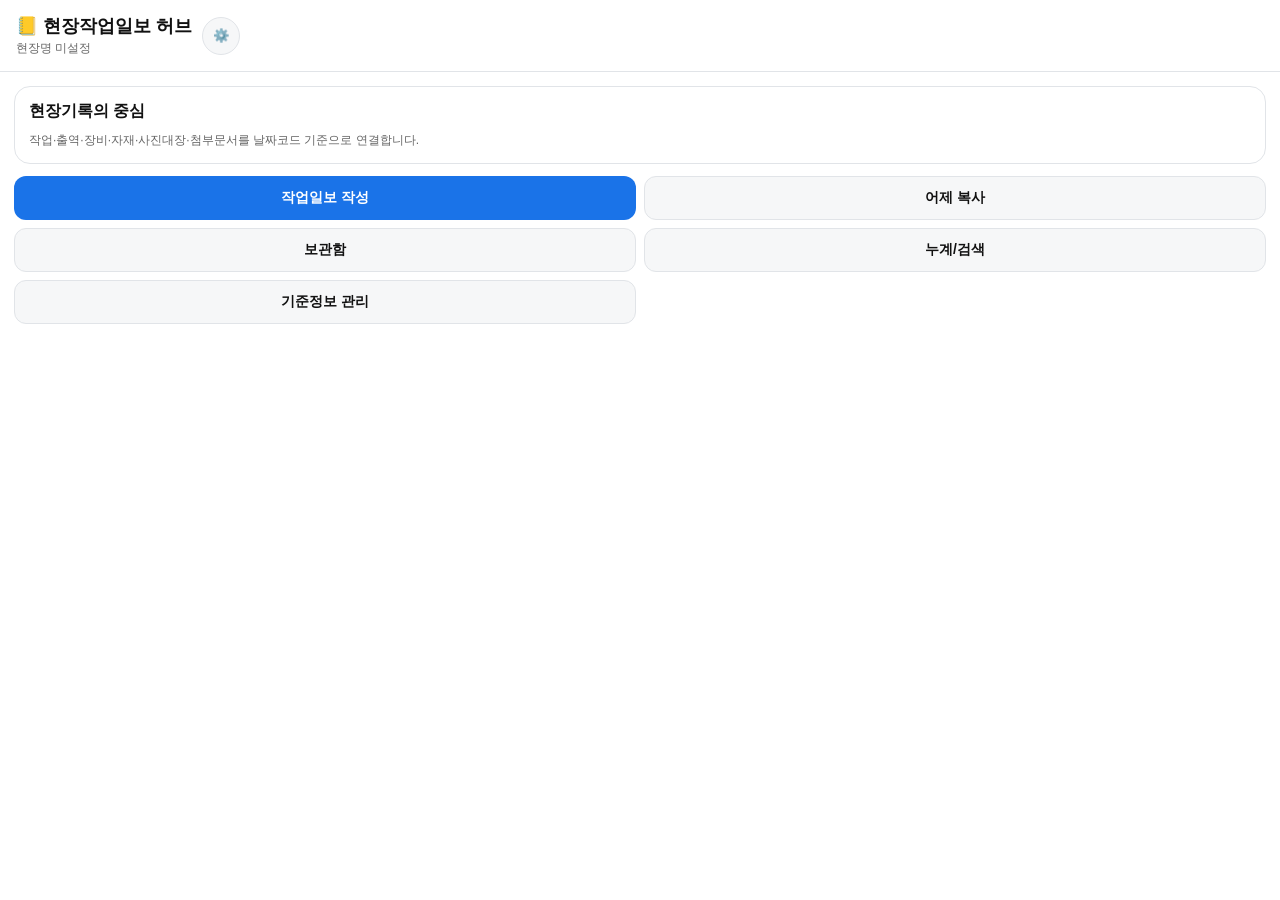
==== index.html @ b5ed3a15 "Add files via upload" ====
<!DOCTYPE html>
<html lang="ko">
<head>
<meta charset="UTF-8"><meta name="viewport" content="width=device-width,initial-scale=1">
<title>현장작업일보 허브</title>
<style>
:root{--b:#e1e4e8;--bg:#fff;--bg2:#f6f7f8;--fg:#111;--fg2:#666;--blue:#1a73e8;--red:#c5221f}
*{box-sizing:border-box}body{margin:0;background:var(--bg);color:var(--fg);font-family:-apple-system,'Noto Sans KR',sans-serif}
.screen{display:none;min-height:100vh}.on{display:block}.hdr{position:sticky;top:0;background:#fff;border-bottom:1px solid var(--b);padding:14px 16px;display:flex;gap:10px;align-items:center;z-index:2}.ttl{font-weight:900;font-size:18px}.sub{font-size:12px;color:var(--fg2);margin-top:2px}.body{padding:14px}.card{border:1px solid var(--b);border-radius:16px;padding:14px;margin-bottom:12px;background:#fff}.ct{font-weight:900;margin-bottom:10px}.btn{border:0;border-radius:12px;padding:12px 13px;font-weight:900;font-size:14px;background:var(--blue);color:#fff}.btn2{background:var(--bg2);color:var(--fg);border:1px solid var(--b)}.btnr{background:#fdecea;color:var(--red);border:1px solid var(--red)}.grid{display:grid;grid-template-columns:1fr 1fr;gap:8px}.field{margin-bottom:10px}.lab{font-size:12px;font-weight:900;color:var(--fg2);display:block;margin-bottom:4px}.inp,textarea,select{width:100%;border:1px solid var(--b);border-radius:10px;padding:11px;font-size:14px}textarea{min-height:70px}.item{background:var(--bg2);border:1px solid var(--b);border-radius:14px;padding:10px;margin-bottom:9px}.ih{display:flex;justify-content:space-between;align-items:center;margin-bottom:8px;font-weight:900;font-size:13px}.mini{border:1px solid var(--b);border-radius:8px;background:#fff;padding:6px 8px;font-weight:900}.bottom{position:sticky;bottom:0;background:#fff;border-top:1px solid var(--b);padding:10px 14px;display:flex;gap:8px}.toast{position:fixed;bottom:70px;left:50%;transform:translateX(-50%);background:#111;color:#fff;border-radius:22px;padding:10px 16px;opacity:0;transition:.2s}.show{opacity:1}.badge{display:inline-block;background:#e8f0fe;color:#1a73e8;border-radius:999px;padding:5px 8px;margin:2px;font-size:12px;font-weight:900}.link{background:var(--bg2);border-radius:12px;padding:9px;margin-bottom:7px;font-size:13px}.topbtn{width:38px;height:38px;border-radius:50%;border:1px solid var(--b);background:var(--bg2)}

.photo-pdf-card{border:1px solid var(--b);background:#fff;border-radius:14px;padding:12px;margin-bottom:9px;display:flex;gap:10px;align-items:center}
.photo-pdf-icon{width:42px;height:42px;border-radius:12px;background:#e8f0fe;color:#1a73e8;display:flex;align-items:center;justify-content:center;font-size:22px;flex-shrink:0}
.photo-pdf-info{flex:1;min-width:0}
.photo-pdf-title{font-size:14px;font-weight:900;margin-bottom:3px}
.photo-pdf-meta{font-size:11px;color:var(--fg2);white-space:nowrap;overflow:hidden;text-overflow:ellipsis}
.photo-pdf-actions{display:flex;gap:6px;margin-top:7px}
.photo-pdf-actions .mini{font-size:12px}

</style>
</head>
<body>
<div id="s-home" class="screen on"><div class="hdr"><div><div class="ttl">📒 현장작업일보 허브</div><div class="sub" id="homeSite">현장명 미설정</div></div><button class="topbtn" onclick="go('set')">⚙️</button></div><div class="body">
<div class="card"><div class="ct">현장기록의 중심</div><div class="sub">작업·출역·장비·자재·사진대장·첨부문서를 날짜코드 기준으로 연결합니다.</div></div>
<div class="grid">
<button class="btn" onclick="newDaily()">작업일보 작성</button>
<button class="btn btn2" onclick="copyYesterday()">어제 복사</button>
<button class="btn btn2" onclick="go('arc')">보관함</button>
<button class="btn btn2" onclick="go('sum')">누계/검색</button>
<button class="btn btn2" onclick="go('master')">기준정보 관리</button>
</div>

</div></div>

<div id="s-form" class="screen"><div class="hdr"><button class="topbtn" onclick="go('home')">←</button><div><div class="ttl">작업일보 작성</div><div class="sub">사진은 사진관리앱 자료를 연결합니다</div></div></div><div class="body">
<div class="card"><div class="ct">기본정보</div><div class="grid"><div class="field"><label class="lab">작업일</label><input id="workDate" type="date" class="inp" onchange="updateCodePreview();checkPhotoPdf()"></div><div class="field"><label class="lab">날씨</label><select id="weather" class="inp"><option>맑음</option><option>흐림</option><option>비</option><option>눈</option><option>강풍</option></select></div></div><div class="grid"><div class="field"><label class="lab">작성자</label><input id="writer" class="inp"></div><div class="field"><label class="lab">기온</label><input id="temp" class="inp"></div></div><div class="field"><label class="lab">특이사항</label><textarea id="note"></textarea></div><div class="field"><label class="lab">명일 작업계획</label><textarea id="tomorrow"></textarea></div>
<div class="field">
  <label class="lab">기록 코드</label>
  <div class="link">
    <b id="codeDaily">DR-YYYYMMDD-자동</b>
    <div class="sub">모든 작업·자재·장비·첨부·사진대장은 이 코드와 날짜코드로 연결됩니다.</div>
  </div>
</div></div>
<div class="card"><div class="ct">작업 상세 <button class="mini" onclick="addWork()">+ 추가</button></div><div id="works"></div></div>
<div class="card"><div class="ct">출역 현황 <button class="mini" onclick="addWorker()">+ 추가</button></div><div id="workers"></div></div>
<div class="card"><div class="ct">장비 사용 <button class="mini" onclick="addEquip()">+ 추가</button></div><div id="equips"></div></div>
<div class="card"><div class="ct">자재 반입/사용 <button class="mini" onclick="addMat()">+ 추가</button></div><div id="mats"></div></div>
<div class="card"><div class="ct">사진대장 <button class="mini" onclick="checkPhotoPdf()">조회</button></div><div id="photoLinks" class="sub">조회 전입니다.</div></div>
<div class="card"><div class="ct">첨부문서 <button class="mini" onclick="openAttach()">+ 첨부</button></div><div id="atts"></div></div>
</div><div class="bottom"><button class="btn btn2" onclick="saveLocal()">임시저장</button><button class="btn" onclick="saveServer()">저장/PDF</button></div></div>


<div id="s-master" class="screen">
  <div class="hdr"><button class="topbtn" onclick="go('home')">←</button><div><div class="ttl">기준정보 관리</div><div class="sub">공종·자재·장비·업체·위치 자동완성 관리</div></div></div>
  <div class="body">
    <div class="card">
      <div class="ct">기준정보 추가</div>
      <div class="field"><label class="lab">구분</label>
        <select id="masterType" class="inp">
          <option value="trade">공종</option>
          <option value="material">자재</option>
          <option value="equipment">장비</option>
          <option value="company">업체</option>
          <option value="location">위치</option>
          <option value="unit">단위</option>
        </select>
      </div>
      <div class="field"><label class="lab">명칭</label><input id="masterName" class="inp" placeholder="예) 철근공사"></div>
      <button class="btn" style="width:100%" onclick="addMaster()">추가</button>
    </div>
    <div class="card">
      <div class="ct">등록 목록</div>
      <div id="masterList"></div>
    </div>
  </div>
</div>

<div id="s-set" class="screen"><div class="hdr"><button class="topbtn" onclick="go('home')">←</button><div class="ttl">설정</div></div><div class="body"><div class="card">
<div class="field"><label class="lab">작업일보 Apps Script URL</label><input id="dailyUrl" class="inp"></div>
<div class="field"><label class="lab">사진관리 Apps Script URL</label><input id="photoUrl" class="inp" placeholder="사진관리 PDF 조회용 URL"></div>
<div class="field"><label class="lab">현장명</label><input id="site" class="inp"></div>
<div class="field"><label class="lab">회사명</label><input id="company" class="inp"></div>
<div class="field"><label class="lab">작성자</label><input id="setWriter" class="inp"></div>
<button class="btn" style="width:100%" onclick="saveSet()">저장</button></div></div></div>

<div id="s-arc" class="screen"><div class="hdr"><button class="topbtn" onclick="go('home')">←</button><div class="ttl">보관함</div></div><div class="body" id="arcList"></div></div>
<div id="s-sum" class="screen"><div class="hdr"><button class="topbtn" onclick="go('home')">←</button><div class="ttl">누계/검색</div></div><div class="body" id="sumList"></div></div>

<div id="attSheet" style="display:none;position:fixed;inset:auto 0 0 0;background:#fff;border-radius:20px 20px 0 0;border-top:1px solid var(--b);padding:18px;z-index:5">
<div class="ct">제출서류 첨부</div><div class="field"><label class="lab">구분</label><select id="attType" class="inp"><option>검측</option><option>검수</option><option>자재</option><option>품질</option><option>안전</option><option>공무</option><option>기타</option></select></div><div class="field"><label class="lab">문서명</label><input id="attTitle" class="inp"></div><div class="field"><label class="lab">관련 공종</label><input id="attTrade" class="inp"></div><div class="grid"><button class="btn btn2" onclick="pickAtt('cam')">촬영</button><button class="btn btn2" onclick="pickAtt('file')">파일</button></div><button class="btn" style="width:100%;margin-top:8px" onclick="addAtt()">첨부 추가</button><button class="btn btn2" style="width:100%;margin-top:8px" onclick="closeAttach()">닫기</button></div>
<input id="attCam" type="file" accept="image/*" capture="environment" style="position:absolute;left:-9999px" onchange="attSelected(event)">
<input id="attFile" type="file" accept="image/*,.pdf,application/pdf" style="position:absolute;left:-9999px" onchange="attSelected(event)">

<datalist id="dl-trade"></datalist>
<datalist id="dl-material"></datalist>
<datalist id="dl-equipment"></datalist>
<datalist id="dl-company"></datalist>
<datalist id="dl-location"></datalist>
<datalist id="dl-unit"></datalist>

<div class="toast" id="toast"></div>

<script>
const LS='daily_hub_v1';let editId=null,W=[],P=[],E=[],M=[],A=[],L=[],pending=null;

const MASTER_LS='daily_master_v2';
const DEFAULT_MASTER={
 trade:['철근공사','철근콘크리트공사','거푸집공사','콘크리트공사','철골공사','방수공사','조적공사','미장공사','타일공사','도장공사','전기공사','설비공사','토공사','가설공사'],
 material:['철근 D10','철근 D13','철근 D16','레미콘 25-24-150','레미콘 25-21-120','거푸집 합판','각재','단열재','방수재','시멘트','모래','자갈'],
 equipment:['크레인','카고크레인','굴삭기 03','굴삭기 06','지게차','펌프카','레미콘차','덤프트럭','고소작업대','스카이'],
 company:['직영','철근업체','형틀업체','콘크리트업체','설비업체','전기업체','방수업체','미장업체'],
 location:['지하1층','1층','2층','3층','옥상','외부','101동','102동','A구간','B구간'],
 unit:['명','공','대','일','ton','kg','m3','m2','m','EA','식']
};
function getMaster(){
  const saved=JSON.parse(localStorage.getItem(MASTER_LS)||'{}');
  const m=JSON.parse(JSON.stringify(DEFAULT_MASTER));
  Object.keys(saved).forEach(k=>{
    m[k]=Array.from(new Set([...(m[k]||[]),...(saved[k]||[])]));
  });
  return m;
}
function setMaster(m){localStorage.setItem(MASTER_LS,JSON.stringify(m));renderDatalists();}
function renderDatalists(){
  const m=getMaster();
  const pairs={trade:'dl-trade',material:'dl-material',equipment:'dl-equipment',company:'dl-company',location:'dl-location',unit:'dl-unit'};
  Object.keys(pairs).forEach(k=>{
    const el=document.getElementById(pairs[k]);
    if(el) el.innerHTML=(m[k]||[]).map(v=>`<option value="${esc(v)}"></option>`).join('');
  });
}
function addMaster(){
  const type=document.getElementById('masterType').value;
  const name=document.getElementById('masterName').value.trim();
  if(!name){toast('명칭을 입력하세요');return}
  const m=getMaster();
  if(!m[type])m[type]=[];
  if(!m[type].includes(name))m[type].push(name);
  setMaster(m);
  document.getElementById('masterName').value='';
  renderMaster();
  toast('기준정보 추가');
}
function deleteMaster(type,name){
  const m=getMaster();
  m[type]=(m[type]||[]).filter(x=>x!==name);
  setMaster(m);
  renderMaster();
}
function renderMaster(){
  renderDatalists();
  const m=getMaster();
  const names={trade:'공종',material:'자재',equipment:'장비',company:'업체',location:'위치',unit:'단위'};
  const el=document.getElementById('masterList');
  if(!el)return;
  el.innerHTML=Object.keys(names).map(k=>`
    <div class="link"><b>${names[k]}</b>
      <div style="margin-top:6px">
        ${(m[k]||[]).map(v=>`<span class="badge">${esc(v)} <button onclick="deleteMaster('${k}','${esc(v)}')" style="border:0;background:transparent;color:#c5221f;font-weight:900">×</button></span>`).join('')}
      </div>
    </div>
  `).join('');
}

const $=id=>document.getElementById(id);const esc=s=>String(s??'').replace(/[&<>"']/g,m=>({'&':'&amp;','<':'&lt;','>':'&gt;','"':'&quot;',"'":'&#39;'}[m]));

function dateCodeFrom(v){return String(v||today()).replace(/-/g,'')}
function makeDailyId(date){
  const dc=dateCodeFrom(date);
  const same=reps().filter(x=>String(x.date_code||dateCodeFrom(x.workDate))===dc);
  const n=String(same.length+1).padStart(3,'0');
  return `DR-${dc}-${n}`;
}
function updateCodePreview(){
  const d=document.getElementById('workDate')?.value||today();
  const code=editId||`DR-${dateCodeFrom(d)}-자동`;
  const el=document.getElementById('codeDaily');
  if(el)el.textContent=code;
}

function today(){const d=new Date();return d.getFullYear()+'-'+String(d.getMonth()+1).padStart(2,'0')+'-'+String(d.getDate()).padStart(2,'0')}
function cfg(){return{dailyUrl:localStorage.dailyUrl||'',photoUrl:localStorage.photoUrl||'',site:localStorage.site||'',company:localStorage.company||'',writer:localStorage.writer||''}}
function reps(){return JSON.parse(localStorage.getItem(LS)||'[]')}function setReps(v){localStorage.setItem(LS,JSON.stringify(v))}
function go(s){document.querySelectorAll('.screen').forEach(x=>x.classList.remove('on'));$('s-'+s).classList.add('on');if(s==='home')home();if(s==='set')loadSet();if(s==='arc')arc();if(s==='sum')summary();if(s==='master')renderMaster()}
function toast(m){const t=$('toast');t.textContent=m;t.classList.add('show');setTimeout(()=>t.classList.remove('show'),2200)}
function home(){const c=cfg();$('homeSite').textContent=c.site||'현장명 미설정'}
function loadSet(){const c=cfg();dailyUrl.value=c.dailyUrl;photoUrl.value=c.photoUrl;site.value=c.site;company.value=c.company;setWriter.value=c.writer}
function saveSet(){localStorage.dailyUrl=dailyUrl.value.trim();localStorage.photoUrl=photoUrl.value.trim();localStorage.site=site.value.trim();localStorage.company=company.value.trim();localStorage.writer=setWriter.value.trim();toast('설정 저장');go('home')}
function newDaily(){editId=null;W=[];P=[];E=[];M=[];A=[];L=[];workDate.value=today();weather.value='맑음';writer.value=cfg().writer;temp.value='';note.value='';tomorrow.value='';addWork();addWorker();addEquip();addMat();renderAll();go('form');updateCodePreview();updateCodePreview();checkPhotoPdf()}
function collect(){const dc=dateCodeFrom(workDate.value);const id=editId||makeDailyId(workDate.value);return{daily_id:id,date_code:dc,hub_key:'DAY-'+dc,site:cfg().site,company:cfg().company,workDate:workDate.value,weather:weather.value,writer:writer.value,temp:temp.value,note:note.value,tomorrow:tomorrow.value,works:W,workers:P,equips:E,materials:M,attachments:A,photoLinks:L,status:'active',updated_at:new Date().toISOString()}}
function saveLocal(){const r=collect();editId=r.daily_id;updateCodePreview();const a=reps().filter(x=>x.daily_id!==r.daily_id);a.unshift(r);setReps(a);toast('임시저장')}
async function saveServer(){if(!cfg().dailyUrl){toast('작업일보 URL 필요');go('set');return}saveLocal();const r=collect();toast('저장/PDF 요청 중');try{await fetch(cfg().dailyUrl,{method:'POST',mode:'no-cors',headers:{'Content-Type':'text/plain'},body:JSON.stringify({type:'save_daily_hub_v1',...r})});toast('저장 요청 완료')}catch(e){toast('저장 실패')}}
function copyYesterday(){const a=reps().filter(x=>x.workDate<today()).sort((a,b)=>b.workDate.localeCompare(a.workDate));if(!a.length){toast('복사할 일보 없음');return}newDaily();const s=a[0];W=JSON.parse(JSON.stringify(s.works||[]));P=JSON.parse(JSON.stringify(s.workers||[]));E=JSON.parse(JSON.stringify(s.equips||[]));M=JSON.parse(JSON.stringify(s.materials||[])).map(x=>({...x,in_qty:'',use_qty:''}));renderAll();toast('복사 완료')}
function renderAll(){rw();rp();re();rm();ra();rl()}
function addWork(){W.push({work_id:'WK-'+dateCodeFrom(workDate.value||today())+'-'+String(W.length+1).padStart(3,'0'),trade:'',location:'',content:'',progress:''});rw()}function rw(){works.innerHTML=W.map((x,i)=>`<div class=item><div class=ih>${x.work_id||('WK-'+dateCodeFrom(workDate.value)+'-'+String(i+1).padStart(3,'0'))}<button class="mini btnr" onclick="W.splice(${i},1);rw()">삭제</button></div><div class=grid><input class=inp list="dl-trade" placeholder=공종 value="${esc(x.trade)}" onchange="W[${i}].trade=this.value"><input class=inp list="dl-location" placeholder=위치 value="${esc(x.location)}" onchange="W[${i}].location=this.value"></div><input class=inp style="margin-top:8px" placeholder=작업내용 value="${esc(x.content)}" onchange="W[${i}].content=this.value"><input class=inp style="margin-top:8px" type=number placeholder=진행률 value="${esc(x.progress)}" onchange="W[${i}].progress=this.value"></div>`).join('')}
function addWorker(){P.push({worker_id:'WR-'+dateCodeFrom(workDate.value||today())+'-'+String(P.length+1).padStart(3,'0'),trade:'',company:'',count:''});rp()}function rp(){workers.innerHTML=P.map((x,i)=>`<div class=item><div class=ih>${x.worker_id||('WR-'+dateCodeFrom(workDate.value)+'-'+String(i+1).padStart(3,'0'))}<button class="mini btnr" onclick="P.splice(${i},1);rp()">삭제</button></div><div class=grid><input class=inp list="dl-trade" placeholder=공종 value="${esc(x.trade)}" onchange="P[${i}].trade=this.value"><input class=inp list="dl-company" placeholder=업체 value="${esc(x.company)}" onchange="P[${i}].company=this.value"></div><input class=inp style="margin-top:8px" type=number placeholder=인원 value="${esc(x.count)}" onchange="P[${i}].count=this.value"></div>`).join('')}
function addEquip(){E.push({equip_id:'EQ-'+dateCodeFrom(workDate.value||today())+'-'+String(E.length+1).padStart(3,'0'),name:'',qty:'',desc:''});re()}function re(){equips.innerHTML=E.map((x,i)=>`<div class=item><div class=ih>${x.equip_id||('EQ-'+dateCodeFrom(workDate.value)+'-'+String(i+1).padStart(3,'0'))}<button class="mini btnr" onclick="E.splice(${i},1);re()">삭제</button></div><div class=grid><input class=inp list="dl-equipment" placeholder=장비명 value="${esc(x.name)}" onchange="E[${i}].name=this.value"><input class=inp type=number placeholder=수량 value="${esc(x.qty)}" onchange="E[${i}].qty=this.value"></div><input class=inp style="margin-top:8px" placeholder=사용내용 value="${esc(x.desc)}" onchange="E[${i}].desc=this.value"></div>`).join('')}
function addMat(){M.push({material_id:'MT-'+dateCodeFrom(workDate.value||today())+'-'+String(M.length+1).padStart(3,'0'),trade:'',name:'',spec:'',in_qty:'',use_qty:'',unit:''});rm()}function rm(){mats.innerHTML=M.map((x,i)=>`<div class=item><div class=ih>${x.material_id||('MT-'+dateCodeFrom(workDate.value)+'-'+String(i+1).padStart(3,'0'))}<button class="mini btnr" onclick="M.splice(${i},1);rm()">삭제</button></div><div class=grid><input class=inp list="dl-trade" placeholder=공종 value="${esc(x.trade)}" onchange="M[${i}].trade=this.value"><input class=inp list="dl-material" placeholder=자재명 value="${esc(x.name)}" onchange="M[${i}].name=this.value"></div><div class=grid style="margin-top:8px"><input class=inp placeholder=규격 value="${esc(x.spec)}" onchange="M[${i}].spec=this.value"><input class=inp list="dl-unit" placeholder=단위 value="${esc(x.unit)}" onchange="M[${i}].unit=this.value"></div><div class=grid style="margin-top:8px"><input class=inp type=number placeholder=반입 value="${esc(x.in_qty)}" onchange="M[${i}].in_qty=this.value"><input class=inp type=number placeholder=사용 value="${esc(x.use_qty)}" onchange="M[${i}].use_qty=this.value"></div></div>`).join('')}
async function checkPhotoPdf(){L=[];if(!cfg().photoUrl){rl();toast('사진관리 URL 없음');return}try{const r=await fetch(cfg().photoUrl+'?action=list_pdf&date='+encodeURIComponent(workDate.value||today()));const d=await r.json();L=d.items||[];rl();toast('사진대장 '+L.length+'건 조회')}catch(e){rl();toast('사진대장 조회 실패')}}
function rl(){
  if(!L.length){
    photoLinks.innerHTML='<div class=sub>불러온 사진대장이 없습니다.</div>';
    return;
  }
  photoLinks.innerHTML=L.map((x,idx)=>{
    const title=(x.category_name||'사진대장')+' 사진대장';
    const date=x.photo_date||workDate.value||today();
    const source=x.source||'PDF';
    const count=x.photo_count?(' · 사진 '+x.photo_count+'장'):'';
    return `<div class="photo-pdf-card">
      <div class="photo-pdf-icon">📄</div>
      <div class="photo-pdf-info">
        <div class="photo-pdf-title">${esc(title)}</div>
        <div class="photo-pdf-meta">${esc(date)} · ${esc(source)}${esc(count)}</div>
        <div class="photo-pdf-actions">
          <button class="mini" onclick="openPhotoPdf(${idx})">PDF 열기</button>
          <span class="badge">일보 포함</span>
        </div>
      </div>
    </div>`;
  }).join('');
}
function openPhotoPdf(idx){
  const item=L[idx];
  if(!item||!item.pdf_url){toast('PDF 링크가 없습니다');return}
  window.open(item.pdf_url,'_blank','noopener');
}

function openPhotoPdf(idx){
  const item=L[idx];
  if(!item||!item.pdf_url){toast('PDF 링크가 없습니다');return}
  window.open(item.pdf_url,'_blank','noopener');
}

function openAttach(){pending=null;attTitle.value='';attTrade.value='';attSheet.style.display='block'}function closeAttach(){attSheet.style.display='none'}function pickAtt(t){$(t==='cam'?'attCam':'attFile').click()}
function readFile(f){return new Promise((res,rej)=>{const r=new FileReader();r.onload=()=>res(r.result);r.onerror=rej;r.readAsDataURL(f)})}async function attSelected(e){const f=e.target.files[0];if(!f)return;pending={name:f.name,type:f.type,data:await readFile(f)};toast('파일 선택됨');e.target.value=''}
function addAtt(){if(!pending){toast('파일 선택 필요');return}A.push({attach_id:'AT-'+dateCodeFrom(workDate.value)+'-'+String(A.length+1).padStart(3,'0'),date_code:dateCodeFrom(workDate.value),doc_type:attType.value,title:attTitle.value,trade:attTrade.value,file_name:pending.name,file_type:pending.type,file_data:pending.data,status:'active'});closeAttach();ra()}function ra(){atts.innerHTML=A.length?A.map((x,i)=>`<div class=link><b>${esc(x.doc_type)} · ${esc(x.title||x.file_name)}</b><div class=sub>${esc(x.trade)} · ${esc(x.file_name)}</div><button class="mini btnr" onclick="A.splice(${i},1);ra()">삭제</button></div>`).join(''):'<div class=sub>첨부된 서류가 없습니다.</div>'}
function arc(){const a=reps().filter(x=>x.status!=='deleted');arcList.innerHTML=a.length?a.map(r=>`<div class=card><div class=ct>${esc(r.workDate)} 작업일보</div><div class=sub>작업 ${r.works?.length||0}건 · 첨부 ${r.attachments?.length||0}건</div><button class="btn btn2" onclick="openRep('${r.daily_id}')">수정</button></div>`).join(''):'<div class=card>저장 자료 없음</div>'}
function openRep(id){const r=reps().find(x=>x.daily_id===id);if(!r)return;editId=id;W=r.works||[];P=r.workers||[];E=r.equips||[];M=r.materials||[];A=r.attachments||[];L=r.photoLinks||[];workDate.value=r.workDate;weather.value=r.weather;writer.value=r.writer;temp.value=r.temp;note.value=r.note;tomorrow.value=r.tomorrow;renderAll();go('form');updateCodePreview()}
function summary(){const a=reps().filter(x=>x.status!=='deleted');let wk=0,eq=0,mat={};a.forEach(r=>{(r.workers||[]).forEach(x=>wk+=Number(x.count||0));(r.equips||[]).forEach(x=>eq+=Number(x.qty||0));(r.materials||[]).forEach(x=>{const k=[x.trade,x.name,x.spec,x.unit].join('|');if(!mat[k])mat[k]={...x,i:0,u:0};mat[k].i+=Number(x.in_qty||0);mat[k].u+=Number(x.use_qty||0)})});sumList.innerHTML=`<div class=card><div class=ct>누계</div><span class=badge>일보 ${a.length}건</span><span class=badge>출역 ${wk}명</span><span class=badge>장비 ${eq}대</span><span class=badge>자재 ${Object.keys(mat).length}종</span></div>`+Object.values(mat).map(x=>`<div class=link><b>${esc(x.name)} ${esc(x.spec)}</b><div class=sub>반입 ${x.i}${esc(x.unit)} / 사용 ${x.u}${esc(x.unit)} / 잔량 ${x.i-x.u}${esc(x.unit)}</div></div>`).join('')}
renderDatalists();
home();
</script></body></html>
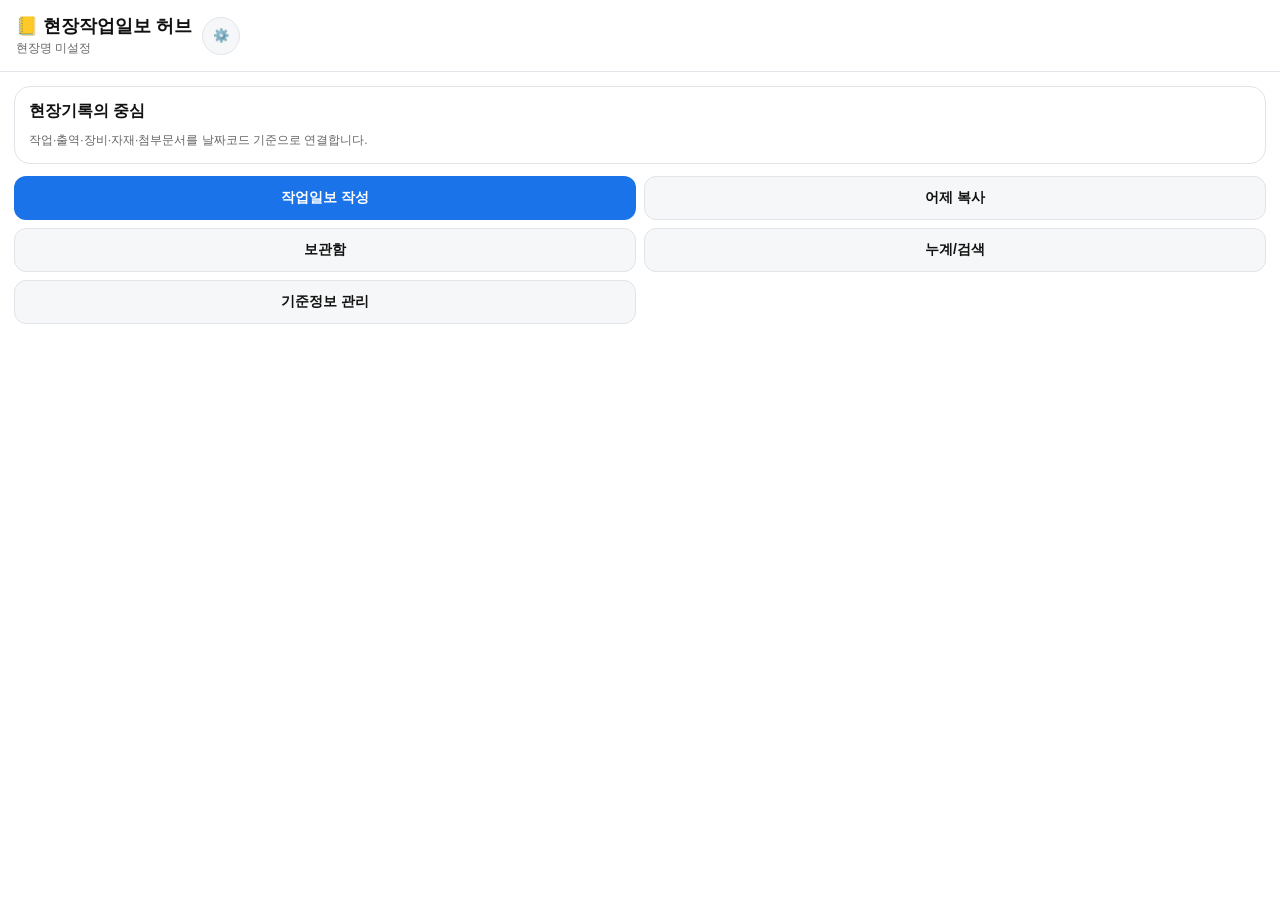
==== commit 8331b454: "Add files via upload" ====
--- a/index.html
+++ b/index.html
@@ -8,19 +8,14 @@
 *{box-sizing:border-box}body{margin:0;background:var(--bg);color:var(--fg);font-family:-apple-system,'Noto Sans KR',sans-serif}
 .screen{display:none;min-height:100vh}.on{display:block}.hdr{position:sticky;top:0;background:#fff;border-bottom:1px solid var(--b);padding:14px 16px;display:flex;gap:10px;align-items:center;z-index:2}.ttl{font-weight:900;font-size:18px}.sub{font-size:12px;color:var(--fg2);margin-top:2px}.body{padding:14px}.card{border:1px solid var(--b);border-radius:16px;padding:14px;margin-bottom:12px;background:#fff}.ct{font-weight:900;margin-bottom:10px}.btn{border:0;border-radius:12px;padding:12px 13px;font-weight:900;font-size:14px;background:var(--blue);color:#fff}.btn2{background:var(--bg2);color:var(--fg);border:1px solid var(--b)}.btnr{background:#fdecea;color:var(--red);border:1px solid var(--red)}.grid{display:grid;grid-template-columns:1fr 1fr;gap:8px}.field{margin-bottom:10px}.lab{font-size:12px;font-weight:900;color:var(--fg2);display:block;margin-bottom:4px}.inp,textarea,select{width:100%;border:1px solid var(--b);border-radius:10px;padding:11px;font-size:14px}textarea{min-height:70px}.item{background:var(--bg2);border:1px solid var(--b);border-radius:14px;padding:10px;margin-bottom:9px}.ih{display:flex;justify-content:space-between;align-items:center;margin-bottom:8px;font-weight:900;font-size:13px}.mini{border:1px solid var(--b);border-radius:8px;background:#fff;padding:6px 8px;font-weight:900}.bottom{position:sticky;bottom:0;background:#fff;border-top:1px solid var(--b);padding:10px 14px;display:flex;gap:8px}.toast{position:fixed;bottom:70px;left:50%;transform:translateX(-50%);background:#111;color:#fff;border-radius:22px;padding:10px 16px;opacity:0;transition:.2s}.show{opacity:1}.badge{display:inline-block;background:#e8f0fe;color:#1a73e8;border-radius:999px;padding:5px 8px;margin:2px;font-size:12px;font-weight:900}.link{background:var(--bg2);border-radius:12px;padding:9px;margin-bottom:7px;font-size:13px}.topbtn{width:38px;height:38px;border-radius:50%;border:1px solid var(--b);background:var(--bg2)}
 
-.photo-pdf-card{border:1px solid var(--b);background:#fff;border-radius:14px;padding:12px;margin-bottom:9px;display:flex;gap:10px;align-items:center}
-.photo-pdf-icon{width:42px;height:42px;border-radius:12px;background:#e8f0fe;color:#1a73e8;display:flex;align-items:center;justify-content:center;font-size:22px;flex-shrink:0}
-.photo-pdf-info{flex:1;min-width:0}
-.photo-pdf-title{font-size:14px;font-weight:900;margin-bottom:3px}
-.photo-pdf-meta{font-size:11px;color:var(--fg2);white-space:nowrap;overflow:hidden;text-overflow:ellipsis}
-.photo-pdf-actions{display:flex;gap:6px;margin-top:7px}
+
 .photo-pdf-actions .mini{font-size:12px}
 
 </style>
 </head>
 <body>
 <div id="s-home" class="screen on"><div class="hdr"><div><div class="ttl">📒 현장작업일보 허브</div><div class="sub" id="homeSite">현장명 미설정</div></div><button class="topbtn" onclick="go('set')">⚙️</button></div><div class="body">
-<div class="card"><div class="ct">현장기록의 중심</div><div class="sub">작업·출역·장비·자재·사진대장·첨부문서를 날짜코드 기준으로 연결합니다.</div></div>
+<div class="card"><div class="ct">현장기록의 중심</div><div class="sub">작업·출역·장비·자재·첨부문서를 날짜코드 기준으로 연결합니다.</div></div>
 <div class="grid">
 <button class="btn" onclick="newDaily()">작업일보 작성</button>
 <button class="btn btn2" onclick="copyYesterday()">어제 복사</button>
@@ -32,19 +27,19 @@
 </div></div>
 
 <div id="s-form" class="screen"><div class="hdr"><button class="topbtn" onclick="go('home')">←</button><div><div class="ttl">작업일보 작성</div><div class="sub">사진은 사진관리앱 자료를 연결합니다</div></div></div><div class="body">
-<div class="card"><div class="ct">기본정보</div><div class="grid"><div class="field"><label class="lab">작업일</label><input id="workDate" type="date" class="inp" onchange="updateCodePreview();checkPhotoPdf()"></div><div class="field"><label class="lab">날씨</label><select id="weather" class="inp"><option>맑음</option><option>흐림</option><option>비</option><option>눈</option><option>강풍</option></select></div></div><div class="grid"><div class="field"><label class="lab">작성자</label><input id="writer" class="inp"></div><div class="field"><label class="lab">기온</label><input id="temp" class="inp"></div></div><div class="field"><label class="lab">특이사항</label><textarea id="note"></textarea></div><div class="field"><label class="lab">명일 작업계획</label><textarea id="tomorrow"></textarea></div>
+<div class="card"><div class="ct">기본정보</div><div class="grid"><div class="field"><label class="lab">작업일</label><input id="workDate" type="date" class="inp" onchange="updateCodePreview()"></div><div class="field"><label class="lab">날씨</label><select id="weather" class="inp"><option>맑음</option><option>흐림</option><option>비</option><option>눈</option><option>강풍</option></select></div></div><div class="grid"><div class="field"><label class="lab">작성자</label><input id="writer" class="inp"></div><div class="field"><label class="lab">기온</label><input id="temp" class="inp"></div></div><div class="field"><label class="lab">특이사항</label><textarea id="note"></textarea></div><div class="field"><label class="lab">명일 작업계획</label><textarea id="tomorrow"></textarea></div>
 <div class="field">
   <label class="lab">기록 코드</label>
   <div class="link">
     <b id="codeDaily">DR-YYYYMMDD-자동</b>
-    <div class="sub">모든 작업·자재·장비·첨부·사진대장은 이 코드와 날짜코드로 연결됩니다.</div>
+    <div class="sub">모든 작업·자재·장비·첨부은 이 코드와 날짜코드로 연결됩니다.</div>
   </div>
 </div></div>
-<div class="card"><div class="ct">작업 상세 <button class="mini" onclick="addWork()">+ 추가</button></div><div id="works"></div></div>
-<div class="card"><div class="ct">출역 현황 <button class="mini" onclick="addWorker()">+ 추가</button></div><div id="workers"></div></div>
+<div class="card"><div class="ct">공종별 작업현황 <button class="mini" onclick="addWork()">+ 추가</button></div><div id="works"></div></div>
+
 <div class="card"><div class="ct">장비 사용 <button class="mini" onclick="addEquip()">+ 추가</button></div><div id="equips"></div></div>
 <div class="card"><div class="ct">자재 반입/사용 <button class="mini" onclick="addMat()">+ 추가</button></div><div id="mats"></div></div>
-<div class="card"><div class="ct">사진대장 <button class="mini" onclick="checkPhotoPdf()">조회</button></div><div id="photoLinks" class="sub">조회 전입니다.</div></div>
+
 <div class="card"><div class="ct">첨부문서 <button class="mini" onclick="openAttach()">+ 첨부</button></div><div id="atts"></div></div>
 </div><div class="bottom"><button class="btn btn2" onclick="saveLocal()">임시저장</button><button class="btn" onclick="saveServer()">저장/PDF</button></div></div>
 
@@ -68,7 +63,7 @@
       <button class="btn" style="width:100%" onclick="addMaster()">추가</button>
     </div>
     <div class="card">
-      <div class="ct">등록 목록</div>
+      <div class="ct">등록 목록 <button class="mini" onclick="resetMasterDefaults()">기본값 복원</button></div>
       <div id="masterList"></div>
     </div>
   </div>
@@ -83,7 +78,35 @@
 <button class="btn" style="width:100%" onclick="saveSet()">저장</button></div></div></div>
 
 <div id="s-arc" class="screen"><div class="hdr"><button class="topbtn" onclick="go('home')">←</button><div class="ttl">보관함</div></div><div class="body" id="arcList"></div></div>
-<div id="s-sum" class="screen"><div class="hdr"><button class="topbtn" onclick="go('home')">←</button><div class="ttl">누계/검색</div></div><div class="body" id="sumList"></div></div>
+
+<div id="s-sum" class="screen">
+  <div class="hdr"><button class="topbtn" onclick="go('home')">←</button><div><div class="ttl">누계/검색</div><div class="sub">스프레드시트 DB 기준 집계</div></div></div>
+  <div class="body">
+    <div class="card">
+      <div class="ct">조회조건</div>
+      <div class="grid">
+        <button class="btn btn2" onclick="setSummaryRange('today')">오늘</button>
+        <button class="btn btn2" onclick="setSummaryRange('week')">이번주</button>
+        <button class="btn btn2" onclick="setSummaryRange('month')">이번달</button>
+        <button class="btn btn2" onclick="setSummaryRange('all')">전체</button>
+      </div>
+      <div class="grid" style="margin-top:10px">
+        <div class="field"><label class="lab">시작일</label><input id="sumStart" type="date" class="inp"></div>
+        <div class="field"><label class="lab">종료일</label><input id="sumEnd" type="date" class="inp"></div>
+      </div>
+      <div class="grid">
+        <div class="field"><label class="lab">공종</label><select id="sumTrade" class="inp"></select></div>
+        <div class="field"><label class="lab">자재</label><select id="sumMaterial" class="inp"></select></div>
+      </div>
+      <div class="grid">
+        <div class="field"><label class="lab">장비</label><select id="sumEquipment" class="inp"></select></div>
+        <div class="field"><label class="lab">업체</label><select id="sumCompany" class="inp"></select></div>
+      </div>
+      <button class="btn" style="width:100%" onclick="loadDbSummary()">DB 조회</button>
+    </div>
+    <div id="sumResult"></div>
+  </div>
+</div>
 
 <div id="attSheet" style="display:none;position:fixed;inset:auto 0 0 0;background:#fff;border-radius:20px 20px 0 0;border-top:1px solid var(--b);padding:18px;z-index:5">
 <div class="ct">제출서류 첨부</div><div class="field"><label class="lab">구분</label><select id="attType" class="inp"><option>검측</option><option>검수</option><option>자재</option><option>품질</option><option>안전</option><option>공무</option><option>기타</option></select></div><div class="field"><label class="lab">문서명</label><input id="attTitle" class="inp"></div><div class="field"><label class="lab">관련 공종</label><input id="attTrade" class="inp"></div><div class="grid"><button class="btn btn2" onclick="pickAtt('cam')">촬영</button><button class="btn btn2" onclick="pickAtt('file')">파일</button></div><button class="btn" style="width:100%;margin-top:8px" onclick="addAtt()">첨부 추가</button><button class="btn btn2" style="width:100%;margin-top:8px" onclick="closeAttach()">닫기</button></div>
@@ -103,6 +126,7 @@
 const LS='daily_hub_v1';let editId=null,W=[],P=[],E=[],M=[],A=[],L=[],pending=null;
 
 const MASTER_LS='daily_master_v2';
+const MASTER_DEL_LS='daily_master_deleted_v2';
 const DEFAULT_MASTER={
  trade:['철근공사','철근콘크리트공사','거푸집공사','콘크리트공사','철골공사','방수공사','조적공사','미장공사','타일공사','도장공사','전기공사','설비공사','토공사','가설공사'],
  material:['철근 D10','철근 D13','철근 D16','레미콘 25-24-150','레미콘 25-21-120','거푸집 합판','각재','단열재','방수재','시멘트','모래','자갈'],
@@ -111,12 +135,26 @@
  location:['지하1층','1층','2층','3층','옥상','외부','101동','102동','A구간','B구간'],
  unit:['명','공','대','일','ton','kg','m3','m2','m','EA','식']
 };
+function getDeletedMaster(){
+  return JSON.parse(localStorage.getItem(MASTER_DEL_LS)||'{}');
+}
+function setDeletedMaster(m){
+  localStorage.setItem(MASTER_DEL_LS,JSON.stringify(m));
+}
 function getMaster(){
   const saved=JSON.parse(localStorage.getItem(MASTER_LS)||'{}');
+  const deleted=getDeletedMaster();
   const m=JSON.parse(JSON.stringify(DEFAULT_MASTER));
+
   Object.keys(saved).forEach(k=>{
     m[k]=Array.from(new Set([...(m[k]||[]),...(saved[k]||[])]));
   });
+
+  Object.keys(deleted).forEach(k=>{
+    const delSet=new Set(deleted[k]||[]);
+    m[k]=(m[k]||[]).filter(v=>!delSet.has(v));
+  });
+
   return m;
 }
 function setMaster(m){localStorage.setItem(MASTER_LS,JSON.stringify(m));renderDatalists();}
@@ -141,24 +179,53 @@
   toast('기준정보 추가');
 }
 function deleteMaster(type,name){
-  const m=getMaster();
-  m[type]=(m[type]||[]).filter(x=>x!==name);
-  setMaster(m);
+  if(!confirm(name+' 항목을 기준정보에서 삭제하시겠습니까?')) return;
+
+  const saved=JSON.parse(localStorage.getItem(MASTER_LS)||'{}');
+  saved[type]=(saved[type]||[]).filter(x=>x!==name);
+  localStorage.setItem(MASTER_LS,JSON.stringify(saved));
+
+  const deleted=getDeletedMaster();
+  if(!deleted[type]) deleted[type]=[];
+  if(!deleted[type].includes(name)) deleted[type].push(name);
+  setDeletedMaster(deleted);
+
+  renderDatalists();
   renderMaster();
-}
+  toast('기준정보 삭제');
+}
+
+function resetMasterDefaults(){
+  if(!confirm('삭제한 기본 기준정보를 모두 복원하시겠습니까?')) return;
+  localStorage.removeItem(MASTER_DEL_LS);
+  renderDatalists();
+  renderMaster();
+  toast('기본값 복원');
+}
+let masterRenderItems=[];
 function renderMaster(){
   renderDatalists();
   const m=getMaster();
   const names={trade:'공종',material:'자재',equipment:'장비',company:'업체',location:'위치',unit:'단위'};
   const el=document.getElementById('masterList');
   if(!el)return;
-  el.innerHTML=Object.keys(names).map(k=>`
-    <div class="link"><b>${names[k]}</b>
-      <div style="margin-top:6px">
-        ${(m[k]||[]).map(v=>`<span class="badge">${esc(v)} <button onclick="deleteMaster('${k}','${esc(v)}')" style="border:0;background:transparent;color:#c5221f;font-weight:900">×</button></span>`).join('')}
-      </div>
-    </div>
-  `).join('');
+
+  masterRenderItems=[];
+  el.innerHTML=Object.keys(names).map(k=>{
+    const chips=(m[k]||[]).map(v=>{
+      const idx=masterRenderItems.length;
+      masterRenderItems.push({type:k,name:v});
+      return `<span class="badge">${esc(v)} <button onclick="deleteMasterByIndex(${idx})" style="border:0;background:transparent;color:#c5221f;font-weight:900">×</button></span>`;
+    }).join('');
+
+    return `<div class="link"><b>${names[k]}</b><div style="margin-top:6px">${chips}</div></div>`;
+  }).join('');
+}
+
+function deleteMasterByIndex(idx){
+  const item=masterRenderItems[idx];
+  if(!item)return;
+  deleteMaster(item.type,item.name);
 }
 
 const $=id=>document.getElementById(id);const esc=s=>String(s??'').replace(/[&<>"']/g,m=>({'&':'&amp;','<':'&lt;','>':'&gt;','"':'&quot;',"'":'&#39;'}[m]));
@@ -180,51 +247,158 @@
 function today(){const d=new Date();return d.getFullYear()+'-'+String(d.getMonth()+1).padStart(2,'0')+'-'+String(d.getDate()).padStart(2,'0')}
 function cfg(){return{dailyUrl:localStorage.dailyUrl||'',photoUrl:localStorage.photoUrl||'',site:localStorage.site||'',company:localStorage.company||'',writer:localStorage.writer||''}}
 function reps(){return JSON.parse(localStorage.getItem(LS)||'[]')}function setReps(v){localStorage.setItem(LS,JSON.stringify(v))}
-function go(s){document.querySelectorAll('.screen').forEach(x=>x.classList.remove('on'));$('s-'+s).classList.add('on');if(s==='home')home();if(s==='set')loadSet();if(s==='arc')arc();if(s==='sum')summary();if(s==='master')renderMaster()}
+function go(s){document.querySelectorAll('.screen').forEach(x=>x.classList.remove('on'));$('s-'+s).classList.add('on');if(s==='home')
+function initSummary(){
+  renderSummaryFilters();
+  if(!sumStart.value) setSummaryRange('month');
+}
+function renderSummaryFilters(){
+  const m=getMaster ? getMaster() : {};
+  fillSelect('sumTrade', m.trade||[], '공종 전체');
+  fillSelect('sumMaterial', m.material||[], '자재 전체');
+  fillSelect('sumEquipment', m.equipment||[], '장비 전체');
+  fillSelect('sumCompany', m.company||[], '업체 전체');
+}
+function fillSelect(id, list, allText){
+  const el=document.getElementById(id);
+  if(!el)return;
+  const current=el.value||'';
+  el.innerHTML='<option value="">'+allText+'</option>'+(list||[]).map(v=>`<option value="${esc(v)}">${esc(v)}</option>`).join('');
+  if([...el.options].some(o=>o.value===current)) el.value=current;
+}
+
+function setSummaryRange(type){
+  const d=new Date();
+  const y=d.getFullYear(), m=d.getMonth();
+  const fmt=x=>x.getFullYear()+'-'+String(x.getMonth()+1).padStart(2,'0')+'-'+String(x.getDate()).padStart(2,'0');
+  let s,e;
+  if(type==='today'){
+    s=e=d;
+  }else if(type==='week'){
+    const day=d.getDay()||7;
+    s=new Date(y,m,d.getDate()-day+1);
+    e=new Date(y,m,d.getDate()-day+7);
+  }else if(type==='month'){
+    s=new Date(y,m,1);
+    e=new Date(y,m+1,0);
+  }else{
+    s=new Date(2000,0,1);
+    e=new Date(2099,11,31);
+  }
+  sumStart.value=fmt(s);
+  sumEnd.value=fmt(e);
+}
+
+async function loadDbSummary(){
+  const c=cfg();
+  if(!c.dailyUrl){
+    toast('작업일보 URL 필요');
+    go('set');
+    return;
+  }
+  const start=sumStart.value;
+  const end=sumEnd.value;
+  const trade=sumTrade.value||'';
+  const material=sumMaterial.value||'';
+  const equipment=sumEquipment.value||'';
+  const company=sumCompany.value||'';
+
+  toast('DB 누계 조회 중');
+  try{
+    const url=c.dailyUrl
+      +'?action=summary'
+      +'&start='+encodeURIComponent(start)
+      +'&end='+encodeURIComponent(end)
+      +'&trade='+encodeURIComponent(trade)
+      +'&material='+encodeURIComponent(material)
+      +'&equipment='+encodeURIComponent(equipment)
+      +'&company='+encodeURIComponent(company);
+    const r=await fetch(url);
+    const d=await r.json();
+    renderDbSummary(d);
+    toast('누계 조회 완료');
+  }catch(e){
+    sumResult.innerHTML='<div class="card">DB 조회 실패</div>';
+    toast('DB 조회 실패');
+  }
+}
+
+function renderDbSummary(d){
+  if(!d||d.status!=='ok'){
+    sumResult.innerHTML='<div class="card">조회 결과가 없습니다.</div>';
+    return;
+  }
+
+  const worker=(d.workers||[]).map(x=>`
+    <div class="link">
+      <b>${esc(x.trade||'미지정')}</b>
+      <div class="sub">업체: ${esc(x.company||'전체')} · 출역 ${x.count}명</div>
+    </div>`).join('');
+
+  const material=(d.materials||[]).map(x=>`
+    <div class="link">
+      <b>${esc(x.name)} ${esc(x.spec||'')}</b>
+      <div class="sub">공종: ${esc(x.trade||'')} · 일자 ${esc(x.first_date||'')} ~ ${esc(x.last_date||'')}</div>
+      <div class="sub">입고 ${x.in_qty}${esc(x.unit||'')} / 사용 ${x.use_qty}${esc(x.unit||'')} / 잔량 ${x.balance}${esc(x.unit||'')}</div>
+    </div>`).join('');
+
+  const equip=(d.equipment||[]).map(x=>`
+    <div class="link">
+      <b>${esc(x.name)}</b>
+      <div class="sub">사용 ${x.qty}대 · ${esc(x.desc||'')}</div>
+    </div>`).join('');
+
+  const work=(d.works||[]).map(x=>`
+    <div class="link">
+      <b>${esc(x.trade||'미지정')}</b>
+      <div class="sub">${esc(x.location||'')} · ${esc(x.content||'')} · ${x.days}건</div>
+    </div>`).join('');
+
+  sumResult.innerHTML=`
+    <div class="card">
+      <div class="ct">집계 요약</div>
+      <span class="badge">일보 ${d.report_count||0}건</span>
+      <span class="badge">출역 ${d.worker_total||0}명</span>
+      <span class="badge">장비 ${d.equipment_total||0}대</span>
+      <span class="badge">자재 ${d.material_count||0}종</span>
+    </div>
+    <div class="card"><div class="ct">공종별 작업내용</div>${work||'<div class=sub>자료 없음</div>'}</div>
+    <div class="card"><div class="ct">공종별 출역인원</div>${worker||'<div class=sub>자료 없음</div>'}</div>
+    <div class="card"><div class="ct">장비 사용누계</div>${equip||'<div class=sub>자료 없음</div>'}</div>
+    <div class="card"><div class="ct">자재 입고/사용/잔량</div>${material||'<div class=sub>자료 없음</div>'}</div>
+  `;
+}
+
+home();if(s==='set')loadSet();if(s==='arc')arc();if(s==='sum')initSummary();if(s==='master')renderMaster()}
 function toast(m){const t=$('toast');t.textContent=m;t.classList.add('show');setTimeout(()=>t.classList.remove('show'),2200)}
 function home(){const c=cfg();$('homeSite').textContent=c.site||'현장명 미설정'}
 function loadSet(){const c=cfg();dailyUrl.value=c.dailyUrl;photoUrl.value=c.photoUrl;site.value=c.site;company.value=c.company;setWriter.value=c.writer}
 function saveSet(){localStorage.dailyUrl=dailyUrl.value.trim();localStorage.photoUrl=photoUrl.value.trim();localStorage.site=site.value.trim();localStorage.company=company.value.trim();localStorage.writer=setWriter.value.trim();toast('설정 저장');go('home')}
-function newDaily(){editId=null;W=[];P=[];E=[];M=[];A=[];L=[];workDate.value=today();weather.value='맑음';writer.value=cfg().writer;temp.value='';note.value='';tomorrow.value='';addWork();addWorker();addEquip();addMat();renderAll();go('form');updateCodePreview();updateCodePreview();checkPhotoPdf()}
-function collect(){const dc=dateCodeFrom(workDate.value);const id=editId||makeDailyId(workDate.value);return{daily_id:id,date_code:dc,hub_key:'DAY-'+dc,site:cfg().site,company:cfg().company,workDate:workDate.value,weather:weather.value,writer:writer.value,temp:temp.value,note:note.value,tomorrow:tomorrow.value,works:W,workers:P,equips:E,materials:M,attachments:A,photoLinks:L,status:'active',updated_at:new Date().toISOString()}}
+function newDaily(){editId=null;W=[];P=[];E=[];M=[];A=[];L=[];workDate.value=today();weather.value='맑음';writer.value=cfg().writer;temp.value='';note.value='';tomorrow.value='';addWork();addEquip();addMat();renderAll();go('form');updateCodePreview();updateCodePreview()}
+function collect(){const dc=dateCodeFrom(workDate.value);const id=editId||makeDailyId(workDate.value);return{daily_id:id,date_code:dc,hub_key:'DAY-'+dc,site:cfg().site,company:cfg().company,workDate:workDate.value,weather:weather.value,writer:writer.value,temp:temp.value,note:note.value,tomorrow:tomorrow.value,works:W,workers:W.map((x,i)=>({worker_id:'WR-'+dateCodeFrom(workDate.value)+'-'+String(i+1).padStart(3,'0'),trade:x.trade,company:'',count:x.manpower||0})),equips:E,materials:M,attachments:A,photoLinks:[],status:'active',updated_at:new Date().toISOString()}}
 function saveLocal(){const r=collect();editId=r.daily_id;updateCodePreview();const a=reps().filter(x=>x.daily_id!==r.daily_id);a.unshift(r);setReps(a);toast('임시저장')}
 async function saveServer(){if(!cfg().dailyUrl){toast('작업일보 URL 필요');go('set');return}saveLocal();const r=collect();toast('저장/PDF 요청 중');try{await fetch(cfg().dailyUrl,{method:'POST',mode:'no-cors',headers:{'Content-Type':'text/plain'},body:JSON.stringify({type:'save_daily_hub_v1',...r})});toast('저장 요청 완료')}catch(e){toast('저장 실패')}}
-function copyYesterday(){const a=reps().filter(x=>x.workDate<today()).sort((a,b)=>b.workDate.localeCompare(a.workDate));if(!a.length){toast('복사할 일보 없음');return}newDaily();const s=a[0];W=JSON.parse(JSON.stringify(s.works||[]));P=JSON.parse(JSON.stringify(s.workers||[]));E=JSON.parse(JSON.stringify(s.equips||[]));M=JSON.parse(JSON.stringify(s.materials||[])).map(x=>({...x,in_qty:'',use_qty:''}));renderAll();toast('복사 완료')}
-function renderAll(){rw();rp();re();rm();ra();rl()}
-function addWork(){W.push({work_id:'WK-'+dateCodeFrom(workDate.value||today())+'-'+String(W.length+1).padStart(3,'0'),trade:'',location:'',content:'',progress:''});rw()}function rw(){works.innerHTML=W.map((x,i)=>`<div class=item><div class=ih>${x.work_id||('WK-'+dateCodeFrom(workDate.value)+'-'+String(i+1).padStart(3,'0'))}<button class="mini btnr" onclick="W.splice(${i},1);rw()">삭제</button></div><div class=grid><input class=inp list="dl-trade" placeholder=공종 value="${esc(x.trade)}" onchange="W[${i}].trade=this.value"><input class=inp list="dl-location" placeholder=위치 value="${esc(x.location)}" onchange="W[${i}].location=this.value"></div><input class=inp style="margin-top:8px" placeholder=작업내용 value="${esc(x.content)}" onchange="W[${i}].content=this.value"><input class=inp style="margin-top:8px" type=number placeholder=진행률 value="${esc(x.progress)}" onchange="W[${i}].progress=this.value"></div>`).join('')}
+function copyYesterday(){const a=reps().filter(x=>x.workDate<today()).sort((a,b)=>b.workDate.localeCompare(a.workDate));if(!a.length){toast('복사할 일보 없음');return}newDaily();const s=a[0];W=JSON.parse(JSON.stringify(s.works||[]));P=[];E=JSON.parse(JSON.stringify(s.equips||[]));M=JSON.parse(JSON.stringify(s.materials||[])).map(x=>({...x,in_qty:'',use_qty:''}));renderAll();toast('복사 완료')}
+function renderAll(){rw();re();rm();ra()}
+function addWork(){W.push({work_id:'WK-'+dateCodeFrom(workDate.value||today())+'-'+String(W.length+1).padStart(3,'0'),trade:'',location:'',content:'',manpower:'',progress:''});rw()}function rw(){
+  works.innerHTML=W.map((x,i)=>`<div class=item>
+    <div class=ih>${x.work_id||('WK-'+dateCodeFrom(workDate.value)+'-'+String(i+1).padStart(3,'0'))}<button class="mini btnr" onclick="W.splice(${i},1);rw()">삭제</button></div>
+    <div class=grid>
+      <input class=inp list="dl-trade" placeholder=공종 value="${esc(x.trade)}" onchange="W[${i}].trade=this.value">
+      <input class=inp list="dl-location" placeholder=부위 value="${esc(x.location)}" onchange="W[${i}].location=this.value">
+    </div>
+    <input class=inp style="margin-top:8px" placeholder=작업내용 value="${esc(x.content)}" onchange="W[${i}].content=this.value">
+    <div class=grid style="margin-top:8px">
+      <input class=inp type=number placeholder=출역인원 value="${esc(x.manpower||'')}" onchange="W[${i}].manpower=this.value">
+      <input class=inp type=number placeholder=진행률 value="${esc(x.progress)}" onchange="W[${i}].progress=this.value">
+    </div>
+  </div>`).join('')
+}
+
 function addWorker(){P.push({worker_id:'WR-'+dateCodeFrom(workDate.value||today())+'-'+String(P.length+1).padStart(3,'0'),trade:'',company:'',count:''});rp()}function rp(){workers.innerHTML=P.map((x,i)=>`<div class=item><div class=ih>${x.worker_id||('WR-'+dateCodeFrom(workDate.value)+'-'+String(i+1).padStart(3,'0'))}<button class="mini btnr" onclick="P.splice(${i},1);rp()">삭제</button></div><div class=grid><input class=inp list="dl-trade" placeholder=공종 value="${esc(x.trade)}" onchange="P[${i}].trade=this.value"><input class=inp list="dl-company" placeholder=업체 value="${esc(x.company)}" onchange="P[${i}].company=this.value"></div><input class=inp style="margin-top:8px" type=number placeholder=인원 value="${esc(x.count)}" onchange="P[${i}].count=this.value"></div>`).join('')}
 function addEquip(){E.push({equip_id:'EQ-'+dateCodeFrom(workDate.value||today())+'-'+String(E.length+1).padStart(3,'0'),name:'',qty:'',desc:''});re()}function re(){equips.innerHTML=E.map((x,i)=>`<div class=item><div class=ih>${x.equip_id||('EQ-'+dateCodeFrom(workDate.value)+'-'+String(i+1).padStart(3,'0'))}<button class="mini btnr" onclick="E.splice(${i},1);re()">삭제</button></div><div class=grid><input class=inp list="dl-equipment" placeholder=장비명 value="${esc(x.name)}" onchange="E[${i}].name=this.value"><input class=inp type=number placeholder=수량 value="${esc(x.qty)}" onchange="E[${i}].qty=this.value"></div><input class=inp style="margin-top:8px" placeholder=사용내용 value="${esc(x.desc)}" onchange="E[${i}].desc=this.value"></div>`).join('')}
 function addMat(){M.push({material_id:'MT-'+dateCodeFrom(workDate.value||today())+'-'+String(M.length+1).padStart(3,'0'),trade:'',name:'',spec:'',in_qty:'',use_qty:'',unit:''});rm()}function rm(){mats.innerHTML=M.map((x,i)=>`<div class=item><div class=ih>${x.material_id||('MT-'+dateCodeFrom(workDate.value)+'-'+String(i+1).padStart(3,'0'))}<button class="mini btnr" onclick="M.splice(${i},1);rm()">삭제</button></div><div class=grid><input class=inp list="dl-trade" placeholder=공종 value="${esc(x.trade)}" onchange="M[${i}].trade=this.value"><input class=inp list="dl-material" placeholder=자재명 value="${esc(x.name)}" onchange="M[${i}].name=this.value"></div><div class=grid style="margin-top:8px"><input class=inp placeholder=규격 value="${esc(x.spec)}" onchange="M[${i}].spec=this.value"><input class=inp list="dl-unit" placeholder=단위 value="${esc(x.unit)}" onchange="M[${i}].unit=this.value"></div><div class=grid style="margin-top:8px"><input class=inp type=number placeholder=반입 value="${esc(x.in_qty)}" onchange="M[${i}].in_qty=this.value"><input class=inp type=number placeholder=사용 value="${esc(x.use_qty)}" onchange="M[${i}].use_qty=this.value"></div></div>`).join('')}
-async function checkPhotoPdf(){L=[];if(!cfg().photoUrl){rl();toast('사진관리 URL 없음');return}try{const r=await fetch(cfg().photoUrl+'?action=list_pdf&date='+encodeURIComponent(workDate.value||today()));const d=await r.json();L=d.items||[];rl();toast('사진대장 '+L.length+'건 조회')}catch(e){rl();toast('사진대장 조회 실패')}}
-function rl(){
-  if(!L.length){
-    photoLinks.innerHTML='<div class=sub>불러온 사진대장이 없습니다.</div>';
-    return;
-  }
-  photoLinks.innerHTML=L.map((x,idx)=>{
-    const title=(x.category_name||'사진대장')+' 사진대장';
-    const date=x.photo_date||workDate.value||today();
-    const source=x.source||'PDF';
-    const count=x.photo_count?(' · 사진 '+x.photo_count+'장'):'';
-    return `<div class="photo-pdf-card">
-      <div class="photo-pdf-icon">📄</div>
-      <div class="photo-pdf-info">
-        <div class="photo-pdf-title">${esc(title)}</div>
-        <div class="photo-pdf-meta">${esc(date)} · ${esc(source)}${esc(count)}</div>
-        <div class="photo-pdf-actions">
-          <button class="mini" onclick="openPhotoPdf(${idx})">PDF 열기</button>
-          <span class="badge">일보 포함</span>
-        </div>
-      </div>
-    </div>`;
-  }).join('');
-}
-function openPhotoPdf(idx){
-  const item=L[idx];
-  if(!item||!item.pdf_url){toast('PDF 링크가 없습니다');return}
-  window.open(item.pdf_url,'_blank','noopener');
-}
-
+async function {L=[];if(!cfg().photoUrl){rl();toast('사진관리 URL 없음');return}try{const r=await fetch(cfg().photoUrl+'?action=list_pdf&date='+encodeURIComponent(workDate.value||today()));const d=await r.json();L=d.items||[];rl();toast('사진대장 '+L.length+'건 조회')}catch(e){rl();toast('사진대장 조회 실패')}}
 function openPhotoPdf(idx){
   const item=L[idx];
   if(!item||!item.pdf_url){toast('PDF 링크가 없습니다');return}
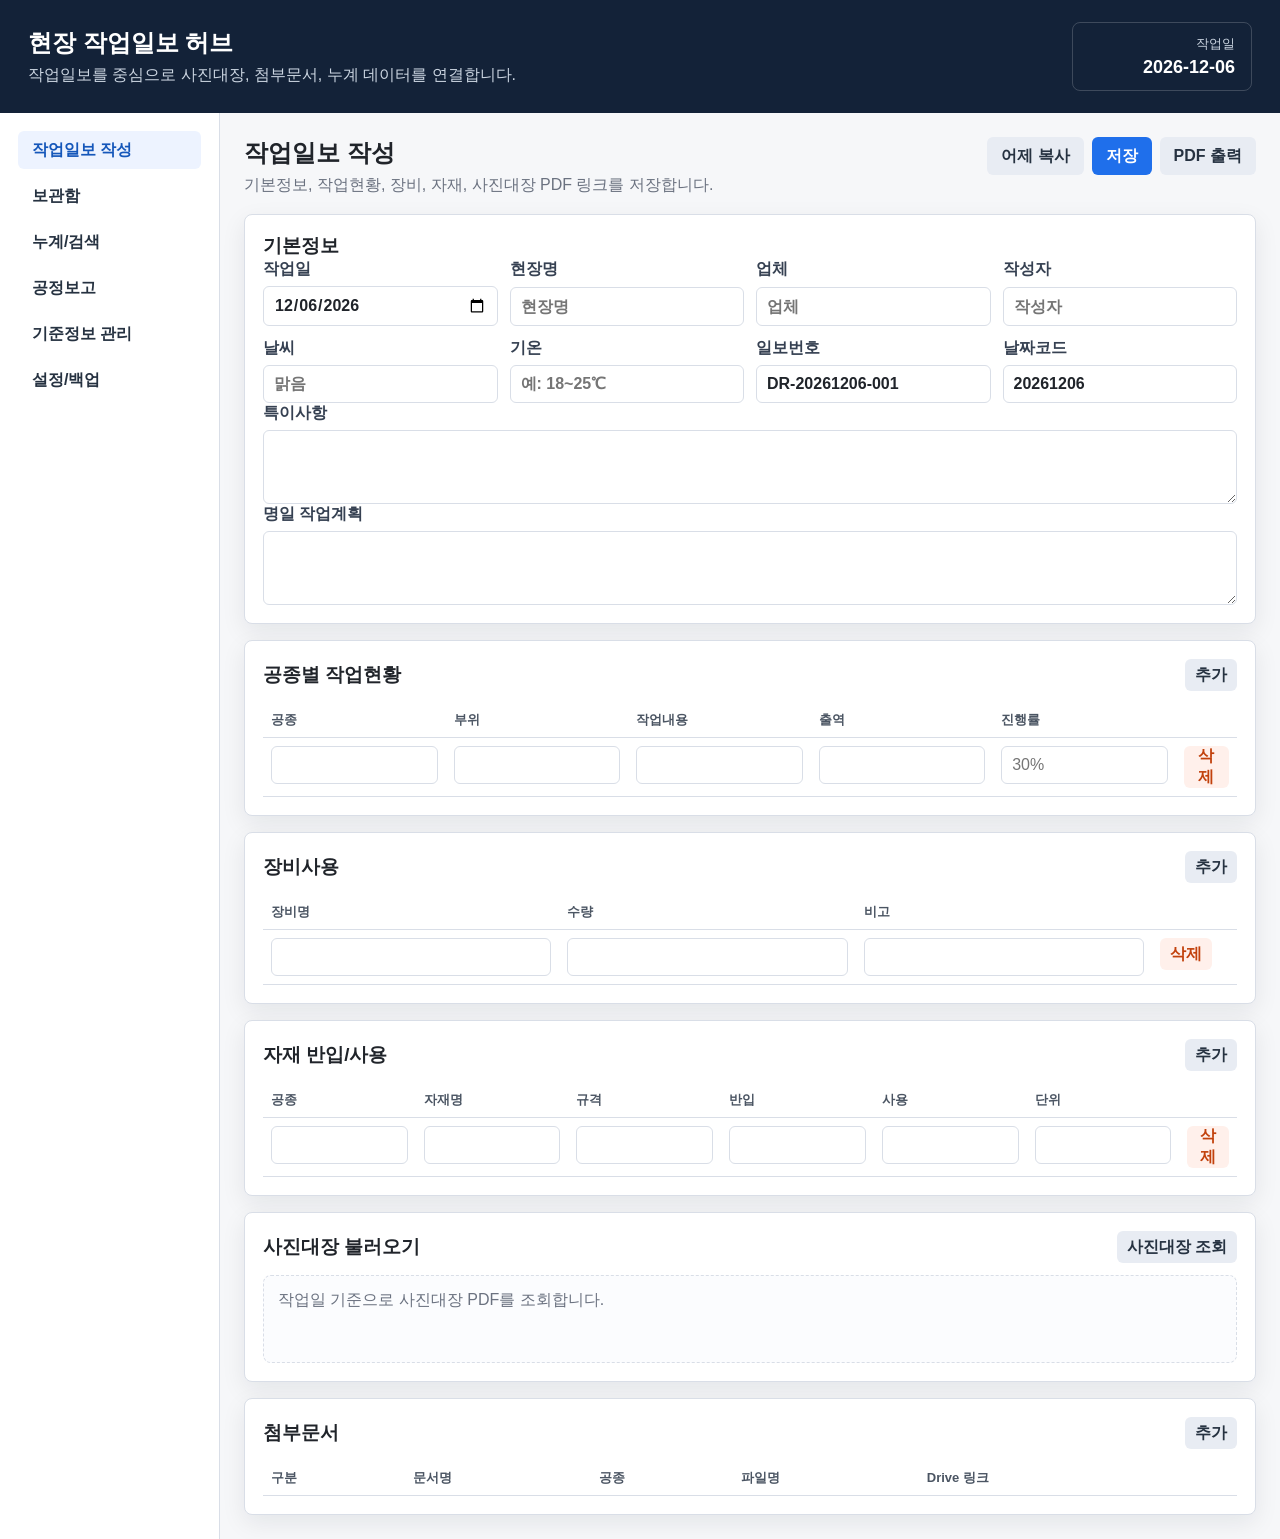
==== commit e6aeb090: "Add files via upload" ====
--- a/index.html
+++ b/index.html
@@ -1,416 +1,318 @@
-<!DOCTYPE html>
+<!doctype html>
 <html lang="ko">
 <head>
-<meta charset="UTF-8"><meta name="viewport" content="width=device-width,initial-scale=1">
-<title>현장작업일보 허브</title>
-<style>
-:root{--b:#e1e4e8;--bg:#fff;--bg2:#f6f7f8;--fg:#111;--fg2:#666;--blue:#1a73e8;--red:#c5221f}
-*{box-sizing:border-box}body{margin:0;background:var(--bg);color:var(--fg);font-family:-apple-system,'Noto Sans KR',sans-serif}
-.screen{display:none;min-height:100vh}.on{display:block}.hdr{position:sticky;top:0;background:#fff;border-bottom:1px solid var(--b);padding:14px 16px;display:flex;gap:10px;align-items:center;z-index:2}.ttl{font-weight:900;font-size:18px}.sub{font-size:12px;color:var(--fg2);margin-top:2px}.body{padding:14px}.card{border:1px solid var(--b);border-radius:16px;padding:14px;margin-bottom:12px;background:#fff}.ct{font-weight:900;margin-bottom:10px}.btn{border:0;border-radius:12px;padding:12px 13px;font-weight:900;font-size:14px;background:var(--blue);color:#fff}.btn2{background:var(--bg2);color:var(--fg);border:1px solid var(--b)}.btnr{background:#fdecea;color:var(--red);border:1px solid var(--red)}.grid{display:grid;grid-template-columns:1fr 1fr;gap:8px}.field{margin-bottom:10px}.lab{font-size:12px;font-weight:900;color:var(--fg2);display:block;margin-bottom:4px}.inp,textarea,select{width:100%;border:1px solid var(--b);border-radius:10px;padding:11px;font-size:14px}textarea{min-height:70px}.item{background:var(--bg2);border:1px solid var(--b);border-radius:14px;padding:10px;margin-bottom:9px}.ih{display:flex;justify-content:space-between;align-items:center;margin-bottom:8px;font-weight:900;font-size:13px}.mini{border:1px solid var(--b);border-radius:8px;background:#fff;padding:6px 8px;font-weight:900}.bottom{position:sticky;bottom:0;background:#fff;border-top:1px solid var(--b);padding:10px 14px;display:flex;gap:8px}.toast{position:fixed;bottom:70px;left:50%;transform:translateX(-50%);background:#111;color:#fff;border-radius:22px;padding:10px 16px;opacity:0;transition:.2s}.show{opacity:1}.badge{display:inline-block;background:#e8f0fe;color:#1a73e8;border-radius:999px;padding:5px 8px;margin:2px;font-size:12px;font-weight:900}.link{background:var(--bg2);border-radius:12px;padding:9px;margin-bottom:7px;font-size:13px}.topbtn{width:38px;height:38px;border-radius:50%;border:1px solid var(--b);background:var(--bg2)}
-
-
-.photo-pdf-actions .mini{font-size:12px}
-
-</style>
+  <meta charset="utf-8">
+  <meta name="viewport" content="width=device-width, initial-scale=1">
+  <title>현장 작업일보 허브</title>
+  <link rel="stylesheet" href="css/style.css">
 </head>
 <body>
-<div id="s-home" class="screen on"><div class="hdr"><div><div class="ttl">📒 현장작업일보 허브</div><div class="sub" id="homeSite">현장명 미설정</div></div><button class="topbtn" onclick="go('set')">⚙️</button></div><div class="body">
-<div class="card"><div class="ct">현장기록의 중심</div><div class="sub">작업·출역·장비·자재·첨부문서를 날짜코드 기준으로 연결합니다.</div></div>
-<div class="grid">
-<button class="btn" onclick="newDaily()">작업일보 작성</button>
-<button class="btn btn2" onclick="copyYesterday()">어제 복사</button>
-<button class="btn btn2" onclick="go('arc')">보관함</button>
-<button class="btn btn2" onclick="go('sum')">누계/검색</button>
-<button class="btn btn2" onclick="go('master')">기준정보 관리</button>
-</div>
-
-</div></div>
-
-<div id="s-form" class="screen"><div class="hdr"><button class="topbtn" onclick="go('home')">←</button><div><div class="ttl">작업일보 작성</div><div class="sub">사진은 사진관리앱 자료를 연결합니다</div></div></div><div class="body">
-<div class="card"><div class="ct">기본정보</div><div class="grid"><div class="field"><label class="lab">작업일</label><input id="workDate" type="date" class="inp" onchange="updateCodePreview()"></div><div class="field"><label class="lab">날씨</label><select id="weather" class="inp"><option>맑음</option><option>흐림</option><option>비</option><option>눈</option><option>강풍</option></select></div></div><div class="grid"><div class="field"><label class="lab">작성자</label><input id="writer" class="inp"></div><div class="field"><label class="lab">기온</label><input id="temp" class="inp"></div></div><div class="field"><label class="lab">특이사항</label><textarea id="note"></textarea></div><div class="field"><label class="lab">명일 작업계획</label><textarea id="tomorrow"></textarea></div>
-<div class="field">
-  <label class="lab">기록 코드</label>
-  <div class="link">
-    <b id="codeDaily">DR-YYYYMMDD-자동</b>
-    <div class="sub">모든 작업·자재·장비·첨부은 이 코드와 날짜코드로 연결됩니다.</div>
-  </div>
-</div></div>
-<div class="card"><div class="ct">공종별 작업현황 <button class="mini" onclick="addWork()">+ 추가</button></div><div id="works"></div></div>
-
-<div class="card"><div class="ct">장비 사용 <button class="mini" onclick="addEquip()">+ 추가</button></div><div id="equips"></div></div>
-<div class="card"><div class="ct">자재 반입/사용 <button class="mini" onclick="addMat()">+ 추가</button></div><div id="mats"></div></div>
-
-<div class="card"><div class="ct">첨부문서 <button class="mini" onclick="openAttach()">+ 첨부</button></div><div id="atts"></div></div>
-</div><div class="bottom"><button class="btn btn2" onclick="saveLocal()">임시저장</button><button class="btn" onclick="saveServer()">저장/PDF</button></div></div>
-
-
-<div id="s-master" class="screen">
-  <div class="hdr"><button class="topbtn" onclick="go('home')">←</button><div><div class="ttl">기준정보 관리</div><div class="sub">공종·자재·장비·업체·위치 자동완성 관리</div></div></div>
-  <div class="body">
-    <div class="card">
-      <div class="ct">기준정보 추가</div>
-      <div class="field"><label class="lab">구분</label>
-        <select id="masterType" class="inp">
-          <option value="trade">공종</option>
-          <option value="material">자재</option>
-          <option value="equipment">장비</option>
-          <option value="company">업체</option>
-          <option value="location">위치</option>
-          <option value="unit">단위</option>
-        </select>
-      </div>
-      <div class="field"><label class="lab">명칭</label><input id="masterName" class="inp" placeholder="예) 철근공사"></div>
-      <button class="btn" style="width:100%" onclick="addMaster()">추가</button>
+  <header class="topbar">
+    <div>
+      <h1>현장 작업일보 허브</h1>
+      <p>작업일보를 중심으로 사진대장, 첨부문서, 누계 데이터를 연결합니다.</p>
     </div>
-    <div class="card">
-      <div class="ct">등록 목록 <button class="mini" onclick="resetMasterDefaults()">기본값 복원</button></div>
-      <div id="masterList"></div>
+    <div class="today-box">
+      <span>작업일</span>
+      <strong id="todayLabel">-</strong>
     </div>
-  </div>
-</div>
-
-<div id="s-set" class="screen"><div class="hdr"><button class="topbtn" onclick="go('home')">←</button><div class="ttl">설정</div></div><div class="body"><div class="card">
-<div class="field"><label class="lab">작업일보 Apps Script URL</label><input id="dailyUrl" class="inp"></div>
-<div class="field"><label class="lab">사진관리 Apps Script URL</label><input id="photoUrl" class="inp" placeholder="사진관리 PDF 조회용 URL"></div>
-<div class="field"><label class="lab">현장명</label><input id="site" class="inp"></div>
-<div class="field"><label class="lab">회사명</label><input id="company" class="inp"></div>
-<div class="field"><label class="lab">작성자</label><input id="setWriter" class="inp"></div>
-<button class="btn" style="width:100%" onclick="saveSet()">저장</button></div></div></div>
-
-<div id="s-arc" class="screen"><div class="hdr"><button class="topbtn" onclick="go('home')">←</button><div class="ttl">보관함</div></div><div class="body" id="arcList"></div></div>
-
-<div id="s-sum" class="screen">
-  <div class="hdr"><button class="topbtn" onclick="go('home')">←</button><div><div class="ttl">누계/검색</div><div class="sub">스프레드시트 DB 기준 집계</div></div></div>
-  <div class="body">
-    <div class="card">
-      <div class="ct">조회조건</div>
-      <div class="grid">
-        <button class="btn btn2" onclick="setSummaryRange('today')">오늘</button>
-        <button class="btn btn2" onclick="setSummaryRange('week')">이번주</button>
-        <button class="btn btn2" onclick="setSummaryRange('month')">이번달</button>
-        <button class="btn btn2" onclick="setSummaryRange('all')">전체</button>
-      </div>
-      <div class="grid" style="margin-top:10px">
-        <div class="field"><label class="lab">시작일</label><input id="sumStart" type="date" class="inp"></div>
-        <div class="field"><label class="lab">종료일</label><input id="sumEnd" type="date" class="inp"></div>
-      </div>
-      <div class="grid">
-        <div class="field"><label class="lab">공종</label><select id="sumTrade" class="inp"></select></div>
-        <div class="field"><label class="lab">자재</label><select id="sumMaterial" class="inp"></select></div>
-      </div>
-      <div class="grid">
-        <div class="field"><label class="lab">장비</label><select id="sumEquipment" class="inp"></select></div>
-        <div class="field"><label class="lab">업체</label><select id="sumCompany" class="inp"></select></div>
-      </div>
-      <button class="btn" style="width:100%" onclick="loadDbSummary()">DB 조회</button>
-    </div>
-    <div id="sumResult"></div>
-  </div>
-</div>
-
-<div id="attSheet" style="display:none;position:fixed;inset:auto 0 0 0;background:#fff;border-radius:20px 20px 0 0;border-top:1px solid var(--b);padding:18px;z-index:5">
-<div class="ct">제출서류 첨부</div><div class="field"><label class="lab">구분</label><select id="attType" class="inp"><option>검측</option><option>검수</option><option>자재</option><option>품질</option><option>안전</option><option>공무</option><option>기타</option></select></div><div class="field"><label class="lab">문서명</label><input id="attTitle" class="inp"></div><div class="field"><label class="lab">관련 공종</label><input id="attTrade" class="inp"></div><div class="grid"><button class="btn btn2" onclick="pickAtt('cam')">촬영</button><button class="btn btn2" onclick="pickAtt('file')">파일</button></div><button class="btn" style="width:100%;margin-top:8px" onclick="addAtt()">첨부 추가</button><button class="btn btn2" style="width:100%;margin-top:8px" onclick="closeAttach()">닫기</button></div>
-<input id="attCam" type="file" accept="image/*" capture="environment" style="position:absolute;left:-9999px" onchange="attSelected(event)">
-<input id="attFile" type="file" accept="image/*,.pdf,application/pdf" style="position:absolute;left:-9999px" onchange="attSelected(event)">
-
-<datalist id="dl-trade"></datalist>
-<datalist id="dl-material"></datalist>
-<datalist id="dl-equipment"></datalist>
-<datalist id="dl-company"></datalist>
-<datalist id="dl-location"></datalist>
-<datalist id="dl-unit"></datalist>
-
-<div class="toast" id="toast"></div>
-
-<script>
-const LS='daily_hub_v1';let editId=null,W=[],P=[],E=[],M=[],A=[],L=[],pending=null;
-
-const MASTER_LS='daily_master_v2';
-const MASTER_DEL_LS='daily_master_deleted_v2';
-const DEFAULT_MASTER={
- trade:['철근공사','철근콘크리트공사','거푸집공사','콘크리트공사','철골공사','방수공사','조적공사','미장공사','타일공사','도장공사','전기공사','설비공사','토공사','가설공사'],
- material:['철근 D10','철근 D13','철근 D16','레미콘 25-24-150','레미콘 25-21-120','거푸집 합판','각재','단열재','방수재','시멘트','모래','자갈'],
- equipment:['크레인','카고크레인','굴삭기 03','굴삭기 06','지게차','펌프카','레미콘차','덤프트럭','고소작업대','스카이'],
- company:['직영','철근업체','형틀업체','콘크리트업체','설비업체','전기업체','방수업체','미장업체'],
- location:['지하1층','1층','2층','3층','옥상','외부','101동','102동','A구간','B구간'],
- unit:['명','공','대','일','ton','kg','m3','m2','m','EA','식']
-};
-function getDeletedMaster(){
-  return JSON.parse(localStorage.getItem(MASTER_DEL_LS)||'{}');
-}
-function setDeletedMaster(m){
-  localStorage.setItem(MASTER_DEL_LS,JSON.stringify(m));
-}
-function getMaster(){
-  const saved=JSON.parse(localStorage.getItem(MASTER_LS)||'{}');
-  const deleted=getDeletedMaster();
-  const m=JSON.parse(JSON.stringify(DEFAULT_MASTER));
-
-  Object.keys(saved).forEach(k=>{
-    m[k]=Array.from(new Set([...(m[k]||[]),...(saved[k]||[])]));
-  });
-
-  Object.keys(deleted).forEach(k=>{
-    const delSet=new Set(deleted[k]||[]);
-    m[k]=(m[k]||[]).filter(v=>!delSet.has(v));
-  });
-
-  return m;
-}
-function setMaster(m){localStorage.setItem(MASTER_LS,JSON.stringify(m));renderDatalists();}
-function renderDatalists(){
-  const m=getMaster();
-  const pairs={trade:'dl-trade',material:'dl-material',equipment:'dl-equipment',company:'dl-company',location:'dl-location',unit:'dl-unit'};
-  Object.keys(pairs).forEach(k=>{
-    const el=document.getElementById(pairs[k]);
-    if(el) el.innerHTML=(m[k]||[]).map(v=>`<option value="${esc(v)}"></option>`).join('');
-  });
-}
-function addMaster(){
-  const type=document.getElementById('masterType').value;
-  const name=document.getElementById('masterName').value.trim();
-  if(!name){toast('명칭을 입력하세요');return}
-  const m=getMaster();
-  if(!m[type])m[type]=[];
-  if(!m[type].includes(name))m[type].push(name);
-  setMaster(m);
-  document.getElementById('masterName').value='';
-  renderMaster();
-  toast('기준정보 추가');
-}
-function deleteMaster(type,name){
-  if(!confirm(name+' 항목을 기준정보에서 삭제하시겠습니까?')) return;
-
-  const saved=JSON.parse(localStorage.getItem(MASTER_LS)||'{}');
-  saved[type]=(saved[type]||[]).filter(x=>x!==name);
-  localStorage.setItem(MASTER_LS,JSON.stringify(saved));
-
-  const deleted=getDeletedMaster();
-  if(!deleted[type]) deleted[type]=[];
-  if(!deleted[type].includes(name)) deleted[type].push(name);
-  setDeletedMaster(deleted);
-
-  renderDatalists();
-  renderMaster();
-  toast('기준정보 삭제');
-}
-
-function resetMasterDefaults(){
-  if(!confirm('삭제한 기본 기준정보를 모두 복원하시겠습니까?')) return;
-  localStorage.removeItem(MASTER_DEL_LS);
-  renderDatalists();
-  renderMaster();
-  toast('기본값 복원');
-}
-let masterRenderItems=[];
-function renderMaster(){
-  renderDatalists();
-  const m=getMaster();
-  const names={trade:'공종',material:'자재',equipment:'장비',company:'업체',location:'위치',unit:'단위'};
-  const el=document.getElementById('masterList');
-  if(!el)return;
-
-  masterRenderItems=[];
-  el.innerHTML=Object.keys(names).map(k=>{
-    const chips=(m[k]||[]).map(v=>{
-      const idx=masterRenderItems.length;
-      masterRenderItems.push({type:k,name:v});
-      return `<span class="badge">${esc(v)} <button onclick="deleteMasterByIndex(${idx})" style="border:0;background:transparent;color:#c5221f;font-weight:900">×</button></span>`;
-    }).join('');
-
-    return `<div class="link"><b>${names[k]}</b><div style="margin-top:6px">${chips}</div></div>`;
-  }).join('');
-}
-
-function deleteMasterByIndex(idx){
-  const item=masterRenderItems[idx];
-  if(!item)return;
-  deleteMaster(item.type,item.name);
-}
-
-const $=id=>document.getElementById(id);const esc=s=>String(s??'').replace(/[&<>"']/g,m=>({'&':'&amp;','<':'&lt;','>':'&gt;','"':'&quot;',"'":'&#39;'}[m]));
-
-function dateCodeFrom(v){return String(v||today()).replace(/-/g,'')}
-function makeDailyId(date){
-  const dc=dateCodeFrom(date);
-  const same=reps().filter(x=>String(x.date_code||dateCodeFrom(x.workDate))===dc);
-  const n=String(same.length+1).padStart(3,'0');
-  return `DR-${dc}-${n}`;
-}
-function updateCodePreview(){
-  const d=document.getElementById('workDate')?.value||today();
-  const code=editId||`DR-${dateCodeFrom(d)}-자동`;
-  const el=document.getElementById('codeDaily');
-  if(el)el.textContent=code;
-}
-
-function today(){const d=new Date();return d.getFullYear()+'-'+String(d.getMonth()+1).padStart(2,'0')+'-'+String(d.getDate()).padStart(2,'0')}
-function cfg(){return{dailyUrl:localStorage.dailyUrl||'',photoUrl:localStorage.photoUrl||'',site:localStorage.site||'',company:localStorage.company||'',writer:localStorage.writer||''}}
-function reps(){return JSON.parse(localStorage.getItem(LS)||'[]')}function setReps(v){localStorage.setItem(LS,JSON.stringify(v))}
-function go(s){document.querySelectorAll('.screen').forEach(x=>x.classList.remove('on'));$('s-'+s).classList.add('on');if(s==='home')
-function initSummary(){
-  renderSummaryFilters();
-  if(!sumStart.value) setSummaryRange('month');
-}
-function renderSummaryFilters(){
-  const m=getMaster ? getMaster() : {};
-  fillSelect('sumTrade', m.trade||[], '공종 전체');
-  fillSelect('sumMaterial', m.material||[], '자재 전체');
-  fillSelect('sumEquipment', m.equipment||[], '장비 전체');
-  fillSelect('sumCompany', m.company||[], '업체 전체');
-}
-function fillSelect(id, list, allText){
-  const el=document.getElementById(id);
-  if(!el)return;
-  const current=el.value||'';
-  el.innerHTML='<option value="">'+allText+'</option>'+(list||[]).map(v=>`<option value="${esc(v)}">${esc(v)}</option>`).join('');
-  if([...el.options].some(o=>o.value===current)) el.value=current;
-}
-
-function setSummaryRange(type){
-  const d=new Date();
-  const y=d.getFullYear(), m=d.getMonth();
-  const fmt=x=>x.getFullYear()+'-'+String(x.getMonth()+1).padStart(2,'0')+'-'+String(x.getDate()).padStart(2,'0');
-  let s,e;
-  if(type==='today'){
-    s=e=d;
-  }else if(type==='week'){
-    const day=d.getDay()||7;
-    s=new Date(y,m,d.getDate()-day+1);
-    e=new Date(y,m,d.getDate()-day+7);
-  }else if(type==='month'){
-    s=new Date(y,m,1);
-    e=new Date(y,m+1,0);
-  }else{
-    s=new Date(2000,0,1);
-    e=new Date(2099,11,31);
-  }
-  sumStart.value=fmt(s);
-  sumEnd.value=fmt(e);
-}
-
-async function loadDbSummary(){
-  const c=cfg();
-  if(!c.dailyUrl){
-    toast('작업일보 URL 필요');
-    go('set');
-    return;
-  }
-  const start=sumStart.value;
-  const end=sumEnd.value;
-  const trade=sumTrade.value||'';
-  const material=sumMaterial.value||'';
-  const equipment=sumEquipment.value||'';
-  const company=sumCompany.value||'';
-
-  toast('DB 누계 조회 중');
-  try{
-    const url=c.dailyUrl
-      +'?action=summary'
-      +'&start='+encodeURIComponent(start)
-      +'&end='+encodeURIComponent(end)
-      +'&trade='+encodeURIComponent(trade)
-      +'&material='+encodeURIComponent(material)
-      +'&equipment='+encodeURIComponent(equipment)
-      +'&company='+encodeURIComponent(company);
-    const r=await fetch(url);
-    const d=await r.json();
-    renderDbSummary(d);
-    toast('누계 조회 완료');
-  }catch(e){
-    sumResult.innerHTML='<div class="card">DB 조회 실패</div>';
-    toast('DB 조회 실패');
-  }
-}
-
-function renderDbSummary(d){
-  if(!d||d.status!=='ok'){
-    sumResult.innerHTML='<div class="card">조회 결과가 없습니다.</div>';
-    return;
-  }
-
-  const worker=(d.workers||[]).map(x=>`
-    <div class="link">
-      <b>${esc(x.trade||'미지정')}</b>
-      <div class="sub">업체: ${esc(x.company||'전체')} · 출역 ${x.count}명</div>
-    </div>`).join('');
-
-  const material=(d.materials||[]).map(x=>`
-    <div class="link">
-      <b>${esc(x.name)} ${esc(x.spec||'')}</b>
-      <div class="sub">공종: ${esc(x.trade||'')} · 일자 ${esc(x.first_date||'')} ~ ${esc(x.last_date||'')}</div>
-      <div class="sub">입고 ${x.in_qty}${esc(x.unit||'')} / 사용 ${x.use_qty}${esc(x.unit||'')} / 잔량 ${x.balance}${esc(x.unit||'')}</div>
-    </div>`).join('');
-
-  const equip=(d.equipment||[]).map(x=>`
-    <div class="link">
-      <b>${esc(x.name)}</b>
-      <div class="sub">사용 ${x.qty}대 · ${esc(x.desc||'')}</div>
-    </div>`).join('');
-
-  const work=(d.works||[]).map(x=>`
-    <div class="link">
-      <b>${esc(x.trade||'미지정')}</b>
-      <div class="sub">${esc(x.location||'')} · ${esc(x.content||'')} · ${x.days}건</div>
-    </div>`).join('');
-
-  sumResult.innerHTML=`
-    <div class="card">
-      <div class="ct">집계 요약</div>
-      <span class="badge">일보 ${d.report_count||0}건</span>
-      <span class="badge">출역 ${d.worker_total||0}명</span>
-      <span class="badge">장비 ${d.equipment_total||0}대</span>
-      <span class="badge">자재 ${d.material_count||0}종</span>
-    </div>
-    <div class="card"><div class="ct">공종별 작업내용</div>${work||'<div class=sub>자료 없음</div>'}</div>
-    <div class="card"><div class="ct">공종별 출역인원</div>${worker||'<div class=sub>자료 없음</div>'}</div>
-    <div class="card"><div class="ct">장비 사용누계</div>${equip||'<div class=sub>자료 없음</div>'}</div>
-    <div class="card"><div class="ct">자재 입고/사용/잔량</div>${material||'<div class=sub>자료 없음</div>'}</div>
-  `;
-}
-
-home();if(s==='set')loadSet();if(s==='arc')arc();if(s==='sum')initSummary();if(s==='master')renderMaster()}
-function toast(m){const t=$('toast');t.textContent=m;t.classList.add('show');setTimeout(()=>t.classList.remove('show'),2200)}
-function home(){const c=cfg();$('homeSite').textContent=c.site||'현장명 미설정'}
-function loadSet(){const c=cfg();dailyUrl.value=c.dailyUrl;photoUrl.value=c.photoUrl;site.value=c.site;company.value=c.company;setWriter.value=c.writer}
-function saveSet(){localStorage.dailyUrl=dailyUrl.value.trim();localStorage.photoUrl=photoUrl.value.trim();localStorage.site=site.value.trim();localStorage.company=company.value.trim();localStorage.writer=setWriter.value.trim();toast('설정 저장');go('home')}
-function newDaily(){editId=null;W=[];P=[];E=[];M=[];A=[];L=[];workDate.value=today();weather.value='맑음';writer.value=cfg().writer;temp.value='';note.value='';tomorrow.value='';addWork();addEquip();addMat();renderAll();go('form');updateCodePreview();updateCodePreview()}
-function collect(){const dc=dateCodeFrom(workDate.value);const id=editId||makeDailyId(workDate.value);return{daily_id:id,date_code:dc,hub_key:'DAY-'+dc,site:cfg().site,company:cfg().company,workDate:workDate.value,weather:weather.value,writer:writer.value,temp:temp.value,note:note.value,tomorrow:tomorrow.value,works:W,workers:W.map((x,i)=>({worker_id:'WR-'+dateCodeFrom(workDate.value)+'-'+String(i+1).padStart(3,'0'),trade:x.trade,company:'',count:x.manpower||0})),equips:E,materials:M,attachments:A,photoLinks:[],status:'active',updated_at:new Date().toISOString()}}
-function saveLocal(){const r=collect();editId=r.daily_id;updateCodePreview();const a=reps().filter(x=>x.daily_id!==r.daily_id);a.unshift(r);setReps(a);toast('임시저장')}
-async function saveServer(){if(!cfg().dailyUrl){toast('작업일보 URL 필요');go('set');return}saveLocal();const r=collect();toast('저장/PDF 요청 중');try{await fetch(cfg().dailyUrl,{method:'POST',mode:'no-cors',headers:{'Content-Type':'text/plain'},body:JSON.stringify({type:'save_daily_hub_v1',...r})});toast('저장 요청 완료')}catch(e){toast('저장 실패')}}
-function copyYesterday(){const a=reps().filter(x=>x.workDate<today()).sort((a,b)=>b.workDate.localeCompare(a.workDate));if(!a.length){toast('복사할 일보 없음');return}newDaily();const s=a[0];W=JSON.parse(JSON.stringify(s.works||[]));P=[];E=JSON.parse(JSON.stringify(s.equips||[]));M=JSON.parse(JSON.stringify(s.materials||[])).map(x=>({...x,in_qty:'',use_qty:''}));renderAll();toast('복사 완료')}
-function renderAll(){rw();re();rm();ra()}
-function addWork(){W.push({work_id:'WK-'+dateCodeFrom(workDate.value||today())+'-'+String(W.length+1).padStart(3,'0'),trade:'',location:'',content:'',manpower:'',progress:''});rw()}function rw(){
-  works.innerHTML=W.map((x,i)=>`<div class=item>
-    <div class=ih>${x.work_id||('WK-'+dateCodeFrom(workDate.value)+'-'+String(i+1).padStart(3,'0'))}<button class="mini btnr" onclick="W.splice(${i},1);rw()">삭제</button></div>
-    <div class=grid>
-      <input class=inp list="dl-trade" placeholder=공종 value="${esc(x.trade)}" onchange="W[${i}].trade=this.value">
-      <input class=inp list="dl-location" placeholder=부위 value="${esc(x.location)}" onchange="W[${i}].location=this.value">
-    </div>
-    <input class=inp style="margin-top:8px" placeholder=작업내용 value="${esc(x.content)}" onchange="W[${i}].content=this.value">
-    <div class=grid style="margin-top:8px">
-      <input class=inp type=number placeholder=출역인원 value="${esc(x.manpower||'')}" onchange="W[${i}].manpower=this.value">
-      <input class=inp type=number placeholder=진행률 value="${esc(x.progress)}" onchange="W[${i}].progress=this.value">
-    </div>
-  </div>`).join('')
-}
-
-function addWorker(){P.push({worker_id:'WR-'+dateCodeFrom(workDate.value||today())+'-'+String(P.length+1).padStart(3,'0'),trade:'',company:'',count:''});rp()}function rp(){workers.innerHTML=P.map((x,i)=>`<div class=item><div class=ih>${x.worker_id||('WR-'+dateCodeFrom(workDate.value)+'-'+String(i+1).padStart(3,'0'))}<button class="mini btnr" onclick="P.splice(${i},1);rp()">삭제</button></div><div class=grid><input class=inp list="dl-trade" placeholder=공종 value="${esc(x.trade)}" onchange="P[${i}].trade=this.value"><input class=inp list="dl-company" placeholder=업체 value="${esc(x.company)}" onchange="P[${i}].company=this.value"></div><input class=inp style="margin-top:8px" type=number placeholder=인원 value="${esc(x.count)}" onchange="P[${i}].count=this.value"></div>`).join('')}
-function addEquip(){E.push({equip_id:'EQ-'+dateCodeFrom(workDate.value||today())+'-'+String(E.length+1).padStart(3,'0'),name:'',qty:'',desc:''});re()}function re(){equips.innerHTML=E.map((x,i)=>`<div class=item><div class=ih>${x.equip_id||('EQ-'+dateCodeFrom(workDate.value)+'-'+String(i+1).padStart(3,'0'))}<button class="mini btnr" onclick="E.splice(${i},1);re()">삭제</button></div><div class=grid><input class=inp list="dl-equipment" placeholder=장비명 value="${esc(x.name)}" onchange="E[${i}].name=this.value"><input class=inp type=number placeholder=수량 value="${esc(x.qty)}" onchange="E[${i}].qty=this.value"></div><input class=inp style="margin-top:8px" placeholder=사용내용 value="${esc(x.desc)}" onchange="E[${i}].desc=this.value"></div>`).join('')}
-function addMat(){M.push({material_id:'MT-'+dateCodeFrom(workDate.value||today())+'-'+String(M.length+1).padStart(3,'0'),trade:'',name:'',spec:'',in_qty:'',use_qty:'',unit:''});rm()}function rm(){mats.innerHTML=M.map((x,i)=>`<div class=item><div class=ih>${x.material_id||('MT-'+dateCodeFrom(workDate.value)+'-'+String(i+1).padStart(3,'0'))}<button class="mini btnr" onclick="M.splice(${i},1);rm()">삭제</button></div><div class=grid><input class=inp list="dl-trade" placeholder=공종 value="${esc(x.trade)}" onchange="M[${i}].trade=this.value"><input class=inp list="dl-material" placeholder=자재명 value="${esc(x.name)}" onchange="M[${i}].name=this.value"></div><div class=grid style="margin-top:8px"><input class=inp placeholder=규격 value="${esc(x.spec)}" onchange="M[${i}].spec=this.value"><input class=inp list="dl-unit" placeholder=단위 value="${esc(x.unit)}" onchange="M[${i}].unit=this.value"></div><div class=grid style="margin-top:8px"><input class=inp type=number placeholder=반입 value="${esc(x.in_qty)}" onchange="M[${i}].in_qty=this.value"><input class=inp type=number placeholder=사용 value="${esc(x.use_qty)}" onchange="M[${i}].use_qty=this.value"></div></div>`).join('')}
-async function {L=[];if(!cfg().photoUrl){rl();toast('사진관리 URL 없음');return}try{const r=await fetch(cfg().photoUrl+'?action=list_pdf&date='+encodeURIComponent(workDate.value||today()));const d=await r.json();L=d.items||[];rl();toast('사진대장 '+L.length+'건 조회')}catch(e){rl();toast('사진대장 조회 실패')}}
-function openPhotoPdf(idx){
-  const item=L[idx];
-  if(!item||!item.pdf_url){toast('PDF 링크가 없습니다');return}
-  window.open(item.pdf_url,'_blank','noopener');
-}
-
-function openAttach(){pending=null;attTitle.value='';attTrade.value='';attSheet.style.display='block'}function closeAttach(){attSheet.style.display='none'}function pickAtt(t){$(t==='cam'?'attCam':'attFile').click()}
-function readFile(f){return new Promise((res,rej)=>{const r=new FileReader();r.onload=()=>res(r.result);r.onerror=rej;r.readAsDataURL(f)})}async function attSelected(e){const f=e.target.files[0];if(!f)return;pending={name:f.name,type:f.type,data:await readFile(f)};toast('파일 선택됨');e.target.value=''}
-function addAtt(){if(!pending){toast('파일 선택 필요');return}A.push({attach_id:'AT-'+dateCodeFrom(workDate.value)+'-'+String(A.length+1).padStart(3,'0'),date_code:dateCodeFrom(workDate.value),doc_type:attType.value,title:attTitle.value,trade:attTrade.value,file_name:pending.name,file_type:pending.type,file_data:pending.data,status:'active'});closeAttach();ra()}function ra(){atts.innerHTML=A.length?A.map((x,i)=>`<div class=link><b>${esc(x.doc_type)} · ${esc(x.title||x.file_name)}</b><div class=sub>${esc(x.trade)} · ${esc(x.file_name)}</div><button class="mini btnr" onclick="A.splice(${i},1);ra()">삭제</button></div>`).join(''):'<div class=sub>첨부된 서류가 없습니다.</div>'}
-function arc(){const a=reps().filter(x=>x.status!=='deleted');arcList.innerHTML=a.length?a.map(r=>`<div class=card><div class=ct>${esc(r.workDate)} 작업일보</div><div class=sub>작업 ${r.works?.length||0}건 · 첨부 ${r.attachments?.length||0}건</div><button class="btn btn2" onclick="openRep('${r.daily_id}')">수정</button></div>`).join(''):'<div class=card>저장 자료 없음</div>'}
-function openRep(id){const r=reps().find(x=>x.daily_id===id);if(!r)return;editId=id;W=r.works||[];P=r.workers||[];E=r.equips||[];M=r.materials||[];A=r.attachments||[];L=r.photoLinks||[];workDate.value=r.workDate;weather.value=r.weather;writer.value=r.writer;temp.value=r.temp;note.value=r.note;tomorrow.value=r.tomorrow;renderAll();go('form');updateCodePreview()}
-function summary(){const a=reps().filter(x=>x.status!=='deleted');let wk=0,eq=0,mat={};a.forEach(r=>{(r.workers||[]).forEach(x=>wk+=Number(x.count||0));(r.equips||[]).forEach(x=>eq+=Number(x.qty||0));(r.materials||[]).forEach(x=>{const k=[x.trade,x.name,x.spec,x.unit].join('|');if(!mat[k])mat[k]={...x,i:0,u:0};mat[k].i+=Number(x.in_qty||0);mat[k].u+=Number(x.use_qty||0)})});sumList.innerHTML=`<div class=card><div class=ct>누계</div><span class=badge>일보 ${a.length}건</span><span class=badge>출역 ${wk}명</span><span class=badge>장비 ${eq}대</span><span class=badge>자재 ${Object.keys(mat).length}종</span></div>`+Object.values(mat).map(x=>`<div class=link><b>${esc(x.name)} ${esc(x.spec)}</b><div class=sub>반입 ${x.i}${esc(x.unit)} / 사용 ${x.u}${esc(x.unit)} / 잔량 ${x.i-x.u}${esc(x.unit)}</div></div>`).join('')}
-renderDatalists();
-home();
-</script></body></html>+  </header>
+
+  <main class="layout">
+    <nav class="sidebar" aria-label="주요 메뉴">
+      <button class="nav-button active" data-view="dailyView">작업일보 작성</button>
+      <button class="nav-button" data-view="archiveView">보관함</button>
+      <button class="nav-button" data-view="summaryView">누계/검색</button>
+      <button class="nav-button" data-view="progressReportView">공정보고</button>
+      <button class="nav-button" data-view="masterView">기준정보 관리</button>
+      <button class="nav-button" data-view="settingsView">설정/백업</button>
+    </nav>
+
+    <section class="content">
+      <section id="dailyView" class="view active">
+        <div class="section-head">
+          <div>
+            <h2>작업일보 작성</h2>
+            <p>기본정보, 작업현황, 장비, 자재, 사진대장 PDF 링크를 저장합니다.</p>
+          </div>
+          <div class="actions">
+            <button id="copyYesterdayBtn" class="secondary">어제 복사</button>
+            <button id="saveDailyBtn">저장</button>
+            <button id="exportPdfBtn" class="secondary">PDF 출력</button>
+          </div>
+        </div>
+
+        <form id="dailyForm" class="stack">
+          <section class="panel">
+            <h3>기본정보</h3>
+            <div class="grid four">
+              <label>작업일<input type="date" name="work_date" id="workDate"></label>
+              <label>현장명<input type="text" name="site" placeholder="현장명"></label>
+              <label>업체<input type="text" name="company" list="companyList" placeholder="업체"></label>
+              <label>작성자<input type="text" name="writer" placeholder="작성자"></label>
+              <label>날씨<input type="text" name="weather" placeholder="맑음"></label>
+              <label>기온<input type="text" name="temp" placeholder="예: 18~25℃"></label>
+              <label>일보번호<input type="text" name="daily_id" id="dailyId" readonly></label>
+              <label>날짜코드<input type="text" name="date_code" id="dateCode" readonly></label>
+            </div>
+            <label>특이사항<textarea name="note" rows="3"></textarea></label>
+            <label>명일 작업계획<textarea name="tomorrow" rows="3"></textarea></label>
+          </section>
+
+          <section class="panel">
+            <div class="panel-title">
+              <h3>공종별 작업현황</h3>
+              <button type="button" class="secondary small" id="addWorkBtn">추가</button>
+            </div>
+            <div class="table-wrap">
+              <table>
+                <thead>
+                  <tr>
+                    <th>공종</th>
+                    <th>부위</th>
+                    <th>작업내용</th>
+                    <th>출역</th>
+                    <th>진행률</th>
+                    <th></th>
+                  </tr>
+                </thead>
+                <tbody id="workRows"></tbody>
+              </table>
+            </div>
+          </section>
+
+          <section class="panel">
+            <div class="panel-title">
+              <h3>장비사용</h3>
+              <button type="button" class="secondary small" id="addEquipmentBtn">추가</button>
+            </div>
+            <div class="table-wrap">
+              <table>
+                <thead>
+                  <tr>
+                    <th>장비명</th>
+                    <th>수량</th>
+                    <th>비고</th>
+                    <th></th>
+                  </tr>
+                </thead>
+                <tbody id="equipmentRows"></tbody>
+              </table>
+            </div>
+          </section>
+
+          <section class="panel">
+            <div class="panel-title">
+              <h3>자재 반입/사용</h3>
+              <button type="button" class="secondary small" id="addMaterialBtn">추가</button>
+            </div>
+            <div class="table-wrap">
+              <table>
+                <thead>
+                  <tr>
+                    <th>공종</th>
+                    <th>자재명</th>
+                    <th>규격</th>
+                    <th>반입</th>
+                    <th>사용</th>
+                    <th>단위</th>
+                    <th></th>
+                  </tr>
+                </thead>
+                <tbody id="materialRows"></tbody>
+              </table>
+            </div>
+          </section>
+
+          <section class="panel">
+            <div class="panel-title">
+              <h3>사진대장 불러오기</h3>
+              <button type="button" class="secondary small" id="loadPhotoPdfBtn">사진대장 조회</button>
+            </div>
+            <div id="photoPdfList" class="link-list empty">작업일 기준으로 사진대장 PDF를 조회합니다.</div>
+          </section>
+
+          <section class="panel">
+            <div class="panel-title">
+              <h3>첨부문서</h3>
+              <button type="button" class="secondary small" id="addAttachmentBtn">추가</button>
+            </div>
+            <div class="table-wrap">
+              <table>
+                <thead>
+                  <tr>
+                    <th>구분</th>
+                    <th>문서명</th>
+                    <th>공종</th>
+                    <th>파일명</th>
+                    <th>Drive 링크</th>
+                    <th></th>
+                  </tr>
+                </thead>
+                <tbody id="attachmentRows"></tbody>
+              </table>
+            </div>
+          </section>
+        </form>
+
+        <section id="printPreview" class="print-preview" aria-live="polite"></section>
+      </section>
+
+      <section id="archiveView" class="view">
+        <div class="section-head">
+          <div>
+            <h2>보관함</h2>
+            <p>스프레드시트 DB에 저장된 작업일보를 조회합니다.</p>
+          </div>
+          <button id="loadArchiveBtn">조회</button>
+        </div>
+        <div id="archiveList" class="result-box">저장된 작업일보 목록이 여기에 표시됩니다.</div>
+      </section>
+
+      <section id="summaryView" class="view">
+        <div class="section-head">
+          <div>
+            <h2>누계/검색</h2>
+            <p>로컬 데이터가 아닌 Google Spreadsheet DB 기준으로 조회합니다.</p>
+          </div>
+          <button id="searchSummaryBtn">조회</button>
+        </div>
+        <div class="panel">
+          <div class="grid four">
+            <label>기간
+              <select id="periodFilter">
+                <option value="today">오늘</option>
+                <option value="week">이번주</option>
+                <option value="month" selected>이번달</option>
+                <option value="all">전체</option>
+                <option value="custom">사용자 지정</option>
+              </select>
+            </label>
+            <label>공종<select id="tradeFilter"></select></label>
+            <label>자재<select id="materialFilter"></select></label>
+            <label>장비<select id="equipmentFilter"></select></label>
+          </div>
+        </div>
+        <div id="summaryResult" class="result-box">조회 결과가 여기에 표시됩니다.</div>
+      </section>
+
+      <section id="progressReportView" class="view">
+        <div class="section-head">
+          <div>
+            <h2>공정보고</h2>
+            <p>작업일보 DB 기준으로 주간공정보고와 월간공정보고를 생성합니다.</p>
+          </div>
+          <div class="actions">
+            <button id="buildWeeklyReportBtn">주간 보고서</button>
+            <button id="buildMonthlyReportBtn" class="secondary">월간 보고서</button>
+          </div>
+        </div>
+        <section class="panel">
+          <div class="grid four">
+            <label>공사명<input type="text" id="progressProjectName" placeholder="공사명"></label>
+            <label>보고 시작일<input type="date" id="progressStartDate"></label>
+            <label>보고 종료일<input type="date" id="progressEndDate"></label>
+            <label>작성자<input type="text" id="progressWriter" placeholder="작성자"></label>
+          </div>
+        </section>
+        <section id="progressReportPreview" class="print-preview show">
+          <div class="result-box">주간 보고서 또는 월간 보고서 버튼을 누르면 출력폼이 표시됩니다.</div>
+        </section>
+      </section>
+
+      <section id="masterView" class="view">
+        <div class="section-head">
+          <div>
+            <h2>기준정보 관리</h2>
+            <p>자동완성과 누계 조건 드롭다운에 공통으로 사용합니다.</p>
+          </div>
+          <div class="actions">
+            <button id="restoreMasterBtn" class="secondary">기본값 복원</button>
+            <button id="saveMasterBtn">저장</button>
+          </div>
+        </div>
+        <div class="master-grid">
+          <section class="panel">
+            <h3>공종</h3>
+            <textarea id="masterTrade" rows="8"></textarea>
+          </section>
+          <section class="panel">
+            <h3>자재</h3>
+            <textarea id="masterMaterial" rows="8"></textarea>
+          </section>
+          <section class="panel">
+            <h3>장비</h3>
+            <textarea id="masterEquipment" rows="8"></textarea>
+          </section>
+          <section class="panel">
+            <h3>업체</h3>
+            <textarea id="masterCompany" rows="8"></textarea>
+          </section>
+          <section class="panel">
+            <h3>부위</h3>
+            <textarea id="masterLocation" rows="8"></textarea>
+          </section>
+          <section class="panel">
+            <h3>단위</h3>
+            <textarea id="masterUnit" rows="8"></textarea>
+          </section>
+        </div>
+      </section>
+
+      <section id="settingsView" class="view">
+        <div class="section-head">
+          <div>
+            <h2>설정/백업</h2>
+            <p>Google Spreadsheet 연결 주소와 임시 저장 데이터를 관리합니다.</p>
+          </div>
+          <button id="saveSettingsBtn">설정 저장</button>
+        </div>
+
+        <section class="panel stack">
+          <h3>Google 연결</h3>
+          <div class="grid two">
+            <label>작업일보 GAS 웹앱 URL
+              <input type="url" id="dailyApiUrl" placeholder="https://script.google.com/macros/s/.../exec">
+            </label>
+            <label>사진관리앱 API URL
+              <input type="url" id="photoApiUrl" placeholder="https://script.google.com/macros/s/.../exec">
+            </label>
+          </div>
+          <div class="status-line" id="storageStatus">현재 저장 방식: 브라우저 임시 저장</div>
+        </section>
+
+        <section class="panel">
+          <div class="panel-title">
+            <h3>임시 저장 데이터 백업</h3>
+            <div class="actions">
+              <button id="exportBackupBtn" class="secondary">백업 파일 만들기</button>
+              <button id="importBackupBtn" class="secondary">백업 불러오기</button>
+              <input type="file" id="backupFileInput" class="hidden-file" accept="application/json">
+            </div>
+          </div>
+          <div class="result-box">
+            GAS 연결 전 브라우저에 저장된 작업일보와 기준정보를 JSON 파일로 백업하거나 복원합니다.
+          </div>
+        </section>
+      </section>
+    </section>
+  </main>
+
+  <datalist id="tradeList"></datalist>
+  <datalist id="materialList"></datalist>
+  <datalist id="equipmentList"></datalist>
+  <datalist id="companyList"></datalist>
+  <datalist id="locationList"></datalist>
+  <datalist id="unitList"></datalist>
+
+  <div id="toast" class="toast" role="status" aria-live="polite"></div>
+
+  <script src="js/api.js"></script>
+  <script src="js/settings.js"></script>
+  <script src="js/master.js"></script>
+  <script src="js/daily.js"></script>
+  <script src="js/summary.js"></script>
+  <script src="js/progress-report.js"></script>
+  <script src="js/app.js"></script>
+</body>
+</html>
--- a/css/style.css
+++ b/css/style.css
@@ -0,0 +1,567 @@
+:root {
+  --bg: #f6f7f9;
+  --panel: #ffffff;
+  --text: #20242a;
+  --muted: #6b7280;
+  --line: #d9dee7;
+  --primary: #1f6feb;
+  --primary-dark: #1557ba;
+  --soft: #edf3ff;
+  --danger: #c2410c;
+  --radius: 8px;
+  --shadow: 0 8px 24px rgba(17, 24, 39, 0.08);
+  font-family: "Malgun Gothic", "Apple SD Gothic Neo", Arial, sans-serif;
+}
+
+* {
+  box-sizing: border-box;
+}
+
+body {
+  margin: 0;
+  background: var(--bg);
+  color: var(--text);
+}
+
+button,
+input,
+select,
+textarea {
+  font: inherit;
+}
+
+button {
+  min-height: 38px;
+  border: 0;
+  border-radius: 6px;
+  background: var(--primary);
+  color: #fff;
+  padding: 0 14px;
+  cursor: pointer;
+  font-weight: 700;
+}
+
+button:hover {
+  background: var(--primary-dark);
+}
+
+button.secondary {
+  background: #e8ecf3;
+  color: #263241;
+}
+
+button.secondary:hover {
+  background: #dce3ee;
+}
+
+button.small {
+  min-height: 32px;
+  padding: 0 10px;
+}
+
+button.danger {
+  background: #fff0eb;
+  color: var(--danger);
+}
+
+.topbar {
+  display: flex;
+  justify-content: space-between;
+  gap: 24px;
+  align-items: center;
+  padding: 22px 28px;
+  background: #132238;
+  color: #fff;
+}
+
+.topbar h1 {
+  margin: 0;
+  font-size: 24px;
+}
+
+.topbar p {
+  margin: 6px 0 0;
+  color: #cbd5e1;
+}
+
+.today-box {
+  min-width: 180px;
+  padding: 12px 16px;
+  border: 1px solid rgba(255, 255, 255, 0.18);
+  border-radius: var(--radius);
+  text-align: right;
+}
+
+.today-box span {
+  display: block;
+  color: #cbd5e1;
+  font-size: 13px;
+}
+
+.today-box strong {
+  display: block;
+  margin-top: 4px;
+  font-size: 18px;
+}
+
+.layout {
+  display: grid;
+  grid-template-columns: 220px minmax(0, 1fr);
+  min-height: calc(100vh - 93px);
+}
+
+.sidebar {
+  padding: 18px;
+  border-right: 1px solid var(--line);
+  background: #fff;
+}
+
+.nav-button {
+  width: 100%;
+  margin-bottom: 8px;
+  background: transparent;
+  color: #263241;
+  text-align: left;
+}
+
+.nav-button:hover,
+.nav-button.active {
+  background: var(--soft);
+  color: var(--primary-dark);
+}
+
+.content {
+  padding: 24px;
+  min-width: 0;
+}
+
+.view {
+  display: none;
+}
+
+.view.active {
+  display: block;
+}
+
+.section-head {
+  display: flex;
+  justify-content: space-between;
+  align-items: flex-start;
+  gap: 16px;
+  margin-bottom: 18px;
+}
+
+.section-head h2,
+.panel h3 {
+  margin: 0;
+}
+
+.section-head p {
+  margin: 6px 0 0;
+  color: var(--muted);
+}
+
+.actions {
+  display: flex;
+  gap: 8px;
+  flex-wrap: wrap;
+  justify-content: flex-end;
+}
+
+.stack {
+  display: grid;
+  gap: 16px;
+}
+
+.panel {
+  background: var(--panel);
+  border: 1px solid var(--line);
+  border-radius: var(--radius);
+  padding: 18px;
+  box-shadow: var(--shadow);
+}
+
+.panel-title {
+  display: flex;
+  justify-content: space-between;
+  align-items: center;
+  gap: 12px;
+  margin-bottom: 12px;
+}
+
+.grid {
+  display: grid;
+  gap: 12px;
+}
+
+.grid.four {
+  grid-template-columns: repeat(4, minmax(0, 1fr));
+}
+
+.grid.two {
+  grid-template-columns: repeat(2, minmax(0, 1fr));
+}
+
+label {
+  display: grid;
+  gap: 6px;
+  font-weight: 700;
+  color: #364152;
+}
+
+input,
+select,
+textarea {
+  width: 100%;
+  border: 1px solid var(--line);
+  border-radius: 6px;
+  padding: 9px 10px;
+  color: var(--text);
+  background: #fff;
+}
+
+textarea {
+  resize: vertical;
+}
+
+.table-wrap {
+  overflow-x: auto;
+}
+
+table {
+  width: 100%;
+  border-collapse: collapse;
+  min-width: 760px;
+}
+
+th,
+td {
+  border-bottom: 1px solid var(--line);
+  padding: 8px;
+  text-align: left;
+  vertical-align: top;
+}
+
+th {
+  color: #4b5563;
+  font-size: 13px;
+}
+
+td input {
+  min-width: 90px;
+}
+
+.file-cell {
+  display: grid;
+  grid-template-columns: minmax(220px, 1fr) auto auto;
+  gap: 6px;
+  align-items: center;
+}
+
+.hidden-file {
+  display: none;
+}
+
+.link-list,
+.result-box {
+  min-height: 88px;
+  border: 1px dashed var(--line);
+  border-radius: var(--radius);
+  padding: 14px;
+  color: var(--muted);
+  background: #fbfcfe;
+}
+
+.summary-group {
+  margin-bottom: 18px;
+  color: var(--text);
+}
+
+.summary-group h3 {
+  margin: 0 0 8px;
+  font-size: 16px;
+}
+
+.status-line {
+  padding: 10px 12px;
+  border-radius: 6px;
+  background: #edf3ff;
+  color: #1f3f78;
+  font-weight: 700;
+}
+
+.pdf-item {
+  display: grid;
+  grid-template-columns: minmax(0, 1fr) auto;
+  gap: 12px;
+  align-items: center;
+  padding: 12px;
+  border: 1px solid var(--line);
+  border-radius: var(--radius);
+  background: #fff;
+}
+
+.pdf-item + .pdf-item {
+  margin-top: 10px;
+}
+
+.pdf-item strong {
+  display: block;
+  color: var(--text);
+}
+
+.pdf-item span {
+  display: block;
+  margin-top: 4px;
+  color: var(--muted);
+}
+
+.master-grid {
+  display: grid;
+  grid-template-columns: repeat(3, minmax(0, 1fr));
+  gap: 16px;
+}
+
+.toast {
+  position: fixed;
+  right: 20px;
+  bottom: 20px;
+  max-width: 360px;
+  padding: 12px 14px;
+  border-radius: var(--radius);
+  background: #111827;
+  color: #fff;
+  box-shadow: var(--shadow);
+  opacity: 0;
+  transform: translateY(12px);
+  pointer-events: none;
+  transition: 0.2s ease;
+}
+
+.toast.show {
+  opacity: 1;
+  transform: translateY(0);
+}
+
+.print-preview {
+  display: none;
+  margin-top: 20px;
+  background: #fff;
+  border: 1px solid var(--line);
+  border-radius: var(--radius);
+  box-shadow: var(--shadow);
+}
+
+.print-preview.show {
+  display: block;
+}
+
+.print-toolbar {
+  display: flex;
+  justify-content: space-between;
+  align-items: center;
+  gap: 12px;
+  padding: 14px 18px;
+  border-bottom: 1px solid var(--line);
+}
+
+.print-page {
+  width: min(100%, 920px);
+  min-height: 1120px;
+  margin: 18px auto;
+  padding: 34px;
+  border: 1px solid #b8c0cc;
+  background: #fff;
+  color: #111827;
+}
+
+.print-page + .print-page {
+  margin-top: 24px;
+}
+
+.print-title {
+  display: flex;
+  justify-content: space-between;
+  gap: 20px;
+  align-items: flex-start;
+  padding-bottom: 16px;
+  border-bottom: 2px solid #111827;
+}
+
+.print-title h2 {
+  margin: 0;
+  font-size: 26px;
+}
+
+.document-title {
+  margin: 0 0 22px;
+  text-align: center;
+  font-size: 28px;
+  letter-spacing: 0;
+}
+
+.progress-page {
+  min-height: 1280px;
+}
+
+.progress-meta {
+  grid-template-columns: repeat(2, 1fr);
+}
+
+.print-meta {
+  display: grid;
+  grid-template-columns: repeat(3, 1fr);
+  border-top: 1px solid #111827;
+  border-left: 1px solid #111827;
+  margin: 18px 0;
+}
+
+.print-meta div {
+  display: grid;
+  grid-template-columns: 88px 1fr;
+  min-height: 36px;
+  border-right: 1px solid #111827;
+  border-bottom: 1px solid #111827;
+}
+
+.print-meta b,
+.print-meta span {
+  padding: 8px;
+}
+
+.print-meta b {
+  background: #eef2f7;
+  border-right: 1px solid #111827;
+}
+
+.print-section {
+  margin-top: 18px;
+}
+
+.print-section h3 {
+  margin: 0 0 8px;
+  font-size: 16px;
+}
+
+.print-table {
+  width: 100%;
+  min-width: 0;
+  border-collapse: collapse;
+}
+
+.print-table th,
+.print-table td {
+  border: 1px solid #111827;
+  padding: 7px;
+  font-size: 13px;
+}
+
+.print-table th {
+  background: #eef2f7;
+  text-align: center;
+}
+
+.print-note {
+  min-height: 70px;
+  border: 1px solid #111827;
+  padding: 10px;
+  white-space: pre-wrap;
+}
+
+@media print {
+  body {
+    background: #fff;
+  }
+
+  .topbar,
+  .sidebar,
+  .section-head,
+  #dailyForm,
+  .print-toolbar,
+  .toast {
+    display: none !important;
+  }
+
+  .layout,
+  .content {
+    display: block;
+    padding: 0;
+    min-height: 0;
+  }
+
+  .view {
+    display: block;
+  }
+
+  .view:not(#dailyView) {
+    display: none;
+  }
+
+  .print-preview,
+  .print-preview.show {
+    display: block;
+    margin: 0;
+    border: 0;
+    box-shadow: none;
+  }
+
+  .print-page {
+    width: 100%;
+    min-height: 0;
+    margin: 0;
+    padding: 14mm;
+    border: 0;
+    page-break-after: always;
+  }
+}
+
+@media (max-width: 980px) {
+  .layout {
+    grid-template-columns: 1fr;
+  }
+
+  .sidebar {
+    display: flex;
+    gap: 8px;
+    overflow-x: auto;
+    border-right: 0;
+    border-bottom: 1px solid var(--line);
+  }
+
+  .nav-button {
+    min-width: 130px;
+    text-align: center;
+  }
+
+  .grid.four,
+  .grid.two,
+  .master-grid {
+    grid-template-columns: repeat(2, minmax(0, 1fr));
+  }
+}
+
+@media (max-width: 640px) {
+  .topbar,
+  .section-head {
+    display: grid;
+  }
+
+  .today-box {
+    width: 100%;
+    text-align: left;
+  }
+
+  .content {
+    padding: 16px;
+  }
+
+  .grid.four,
+  .grid.two,
+  .master-grid {
+    grid-template-columns: 1fr;
+  }
+
+  .file-cell {
+    grid-template-columns: 1fr;
+  }
+}
